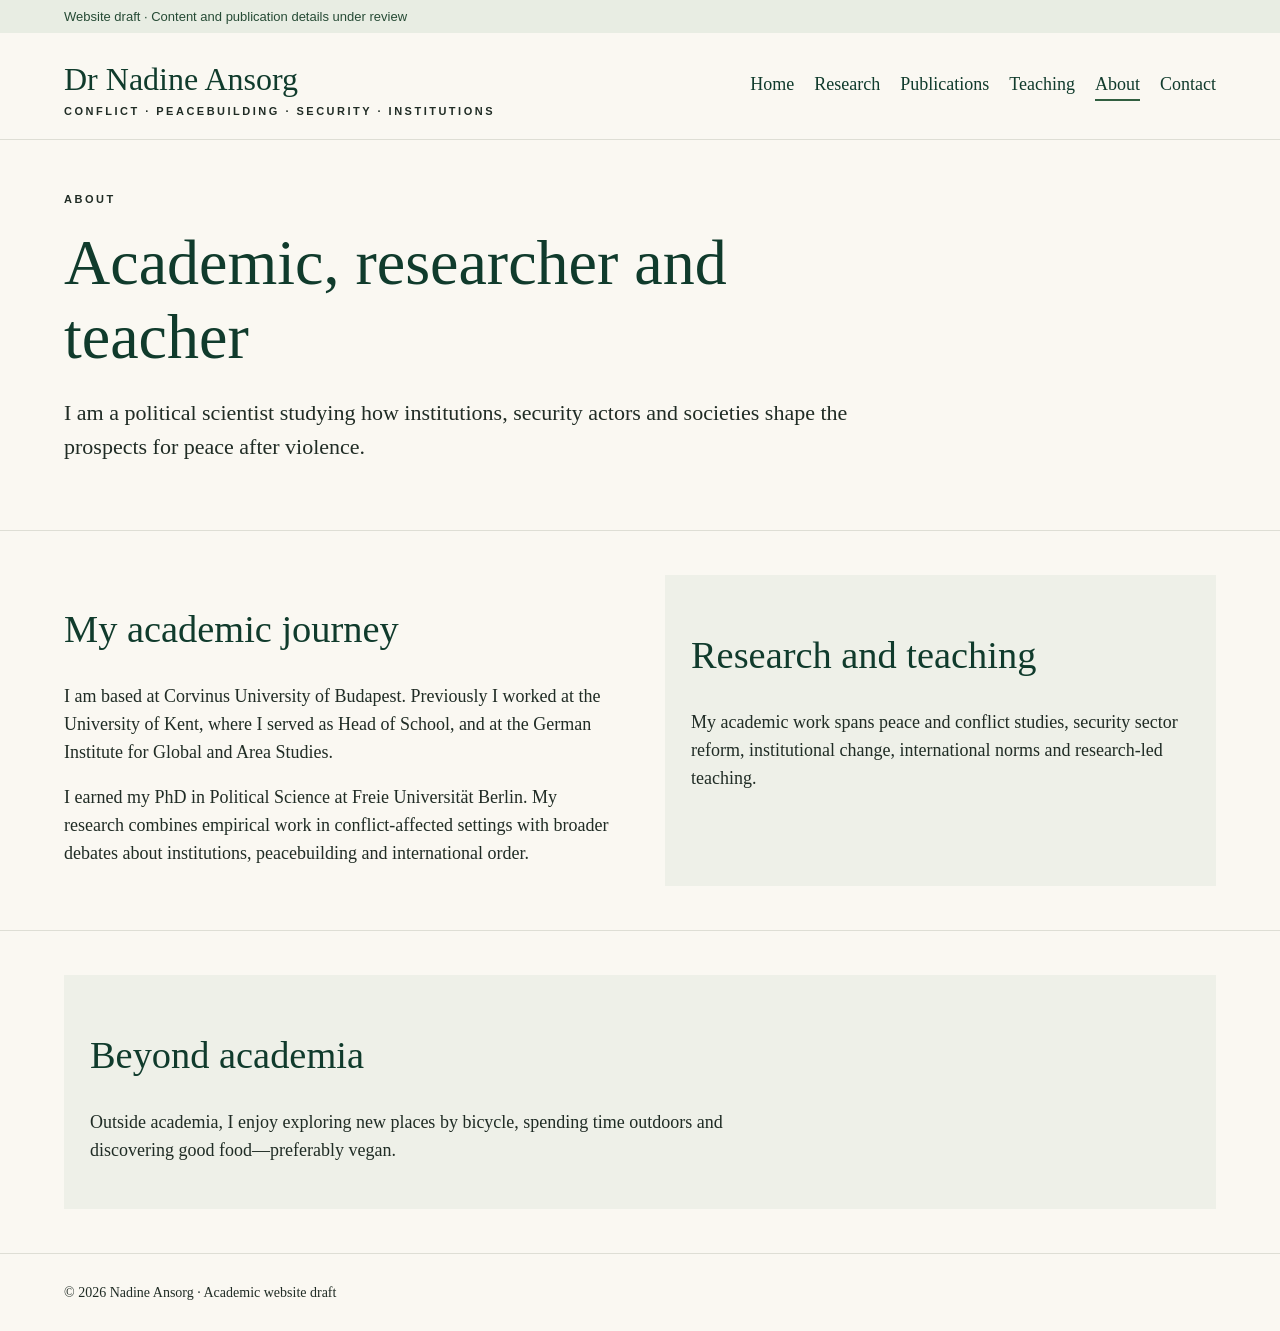
==== about.html @ f19e0817 "Add academic website draft: about.html" ====
<!doctype html><html lang="en"><head><meta charset="utf-8"><meta name="viewport" content="width=device-width,initial-scale=1"><meta name="description" content="Dr Nadine Ansorg: conflict, peacebuilding, security and institutions."><title>About | Dr Nadine Ansorg</title><link rel="stylesheet" href="style.css"></head><body data-page="About"><div class="draft">Website draft · Content and publication details under review</div><header></header><main><div class="intro"><span class="eyebrow">About</span><h1>Academic, researcher and teacher</h1><p class="lead">I am a political scientist studying how institutions, security actors and societies shape the prospects for peace after violence.</p></div><section class="divider split"><div><h2>My academic journey</h2><p>I am based at Corvinus University of Budapest. Previously I worked at the University of Kent, where I served as Head of School, and at the German Institute for Global and Area Studies.</p><p>I earned my PhD in Political Science at Freie Universität Berlin. My research combines empirical work in conflict-affected settings with broader debates about institutions, peacebuilding and international order.</p></div><div class="note"><h2>Research and teaching</h2><p>My academic work spans peace and conflict studies, security sector reform, institutional change, international norms and research-led teaching.</p></div></section><section class="divider"><div class="note"><h2>Beyond academia</h2><p>Outside academia, I enjoy exploring new places by bicycle, spending time outdoors and discovering good food—preferably vegan.</p></div></section></main><footer></footer><script src="site.js"></script></body></html>
---- style.css ----
:root{--g:#103b2c;--a:#315f40;--bg:#faf8f2;--line:#deded5}*{box-sizing:border-box}body{margin:0;background:var(--bg);color:#202c25;font:18px/1.55 Georgia,serif}a{color:var(--g)}header{display:flex;justify-content:space-between;gap:24px;align-items:center;padding:22px 5%;border-bottom:1px solid var(--line)}.brand{font-size:32px;text-decoration:none}.tag,.eyebrow{font:700 11px Arial,sans-serif;letter-spacing:2.5px;text-transform:uppercase}nav{display:flex;flex-wrap:wrap;gap:20px}nav a{text-decoration:none}nav .active{border-bottom:2px solid var(--a)}main{max-width:1450px;margin:auto}section,.intro{padding:44px 5%}.intro{max-width:950px}h1,h2,h3{color:var(--g);font-weight:400;line-height:1.15}h1{font-size:clamp(42px,5vw,75px);margin:15px 0}h2{font-size:clamp(30px,3vw,44px)}h3{font-size:25px}p{max-width:72ch}.lead{font-size:22px}.hero{display:grid;grid-template-columns:1fr 1fr;min-height:470px}.hero .copy{padding:55px 9%;align-self:center}.hero .photo{background:linear-gradient(135deg,#e2e7da,#aab9a0);display:grid;place-items:center;text-align:center;color:#244b38;padding:30px}.photo img{width:100%;height:100%;object-fit:cover}.button{display:inline-block;background:var(--a);color:white;padding:12px 20px;text-decoration:none;margin:10px 12px 0 0}.button.alt{background:transparent;border:1px solid var(--a);color:var(--g)}.grid{display:grid;grid-template-columns:repeat(4,1fr);gap:20px}.grid.two{grid-template-columns:repeat(2,1fr)}.tile{background:#fffdf8;border:1px solid var(--line);padding:25px;min-height:220px}.divider{border-top:1px solid var(--line)}.split{display:grid;grid-template-columns:1fr 1fr;gap:50px}.pub{padding:18px 0;border-bottom:1px solid var(--line)}.muted{color:#657066}.note{background:#eef0e8;padding:26px}.draft{background:#e8ede3;color:#264b35;padding:9px 5%;font:13px Arial,sans-serif}footer{border-top:1px solid var(--line);padding:28px 5%;font-size:14px}@media(max-width:900px){header{display:block}nav{margin-top:20px}.hero,.split{grid-template-columns:1fr}.hero .photo{min-height:320px}.grid{grid-template-columns:repeat(2,1fr)}}@media(max-width:580px){.grid,.grid.two{grid-template-columns:1fr}section,.intro{padding:28px 5%}}
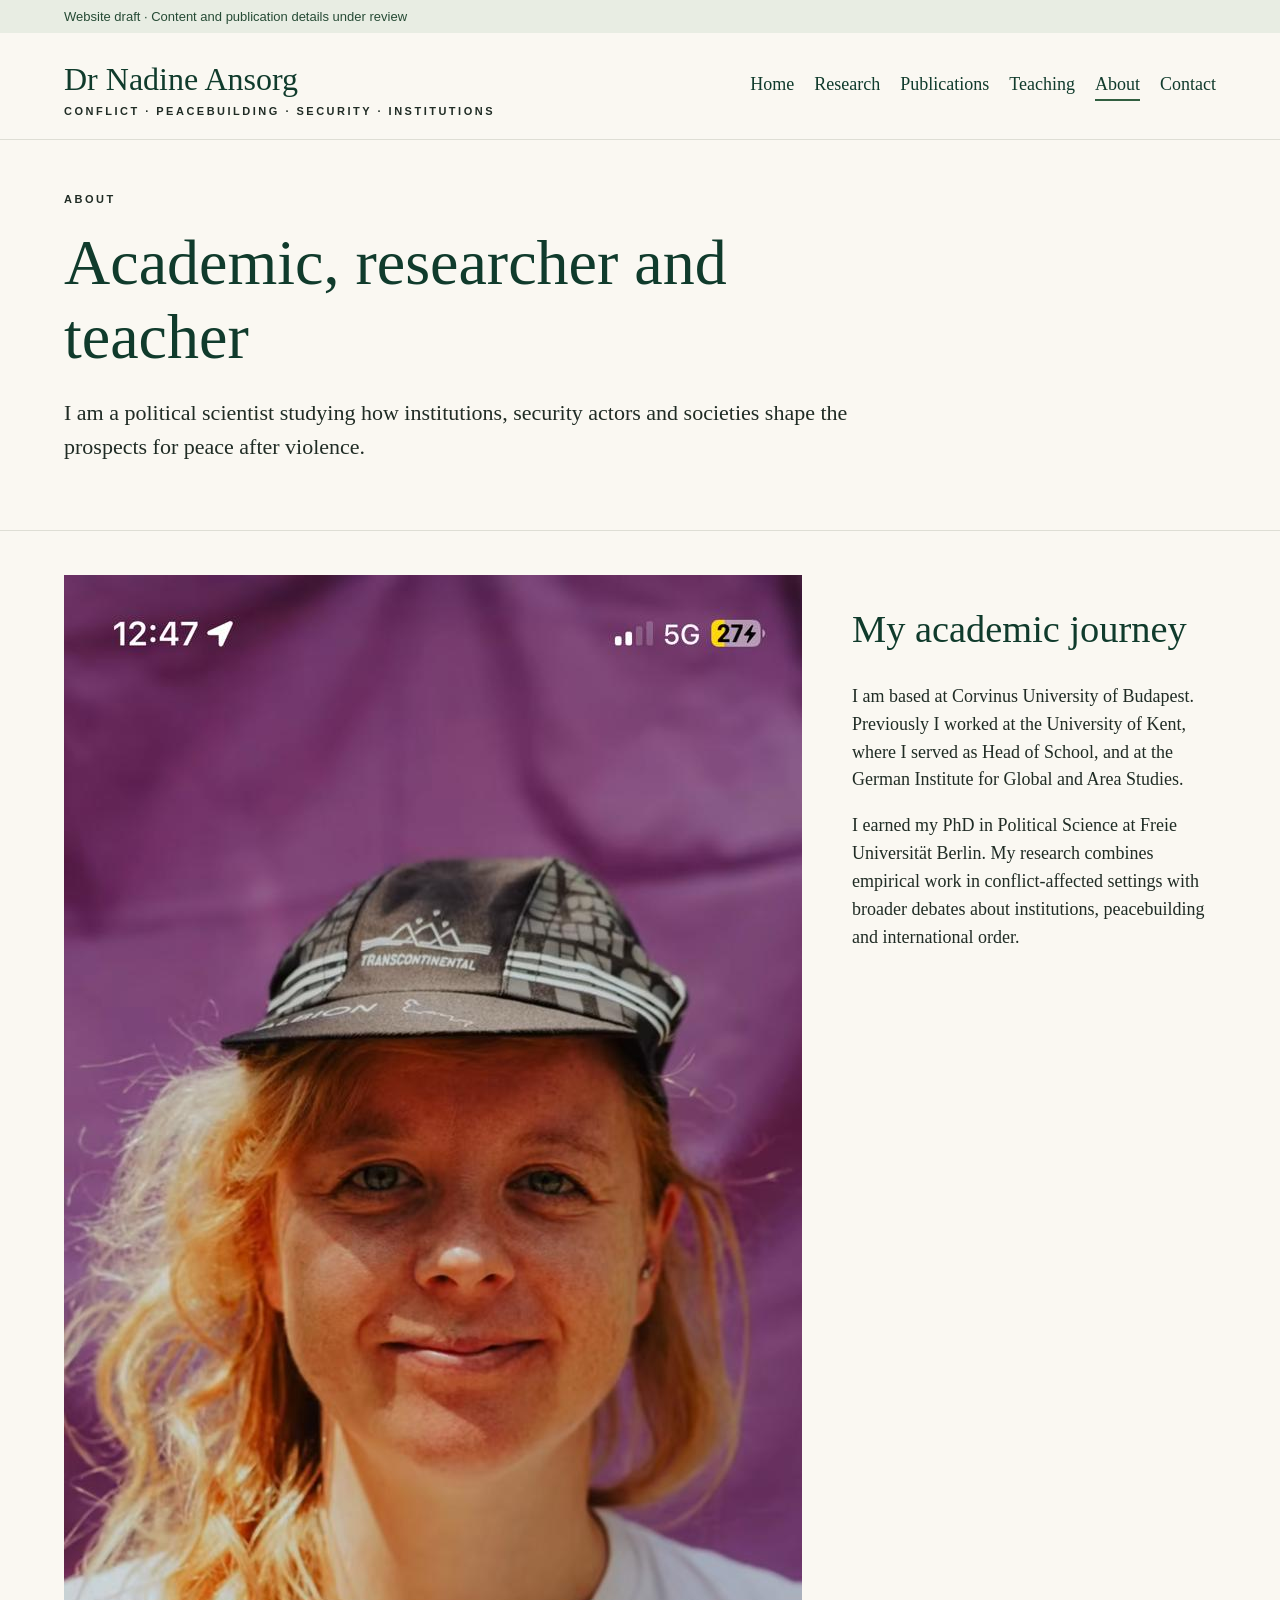
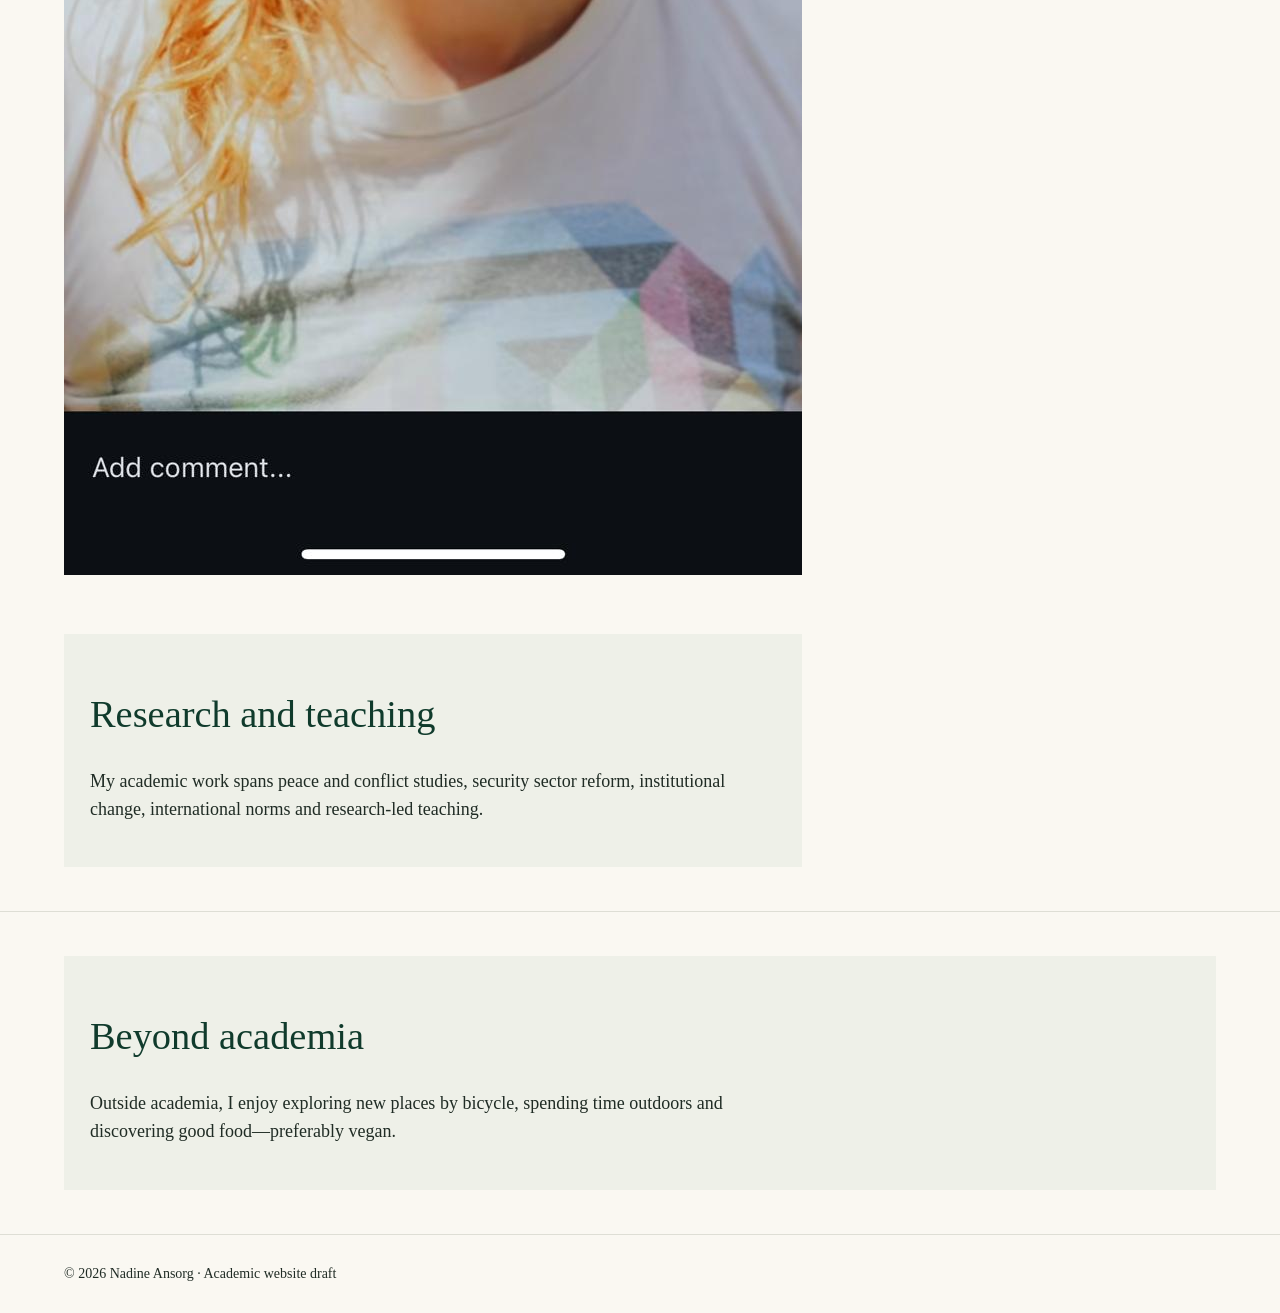
==== commit 3f839e39: "Add temporary About page photograph" ====
--- a/about.html
+++ b/about.html
@@ -1 +1 @@
-<!doctype html><html lang="en"><head><meta charset="utf-8"><meta name="viewport" content="width=device-width,initial-scale=1"><meta name="description" content="Dr Nadine Ansorg: conflict, peacebuilding, security and institutions."><title>About | Dr Nadine Ansorg</title><link rel="stylesheet" href="style.css"></head><body data-page="About"><div class="draft">Website draft · Content and publication details under review</div><header></header><main><div class="intro"><span class="eyebrow">About</span><h1>Academic, researcher and teacher</h1><p class="lead">I am a political scientist studying how institutions, security actors and societies shape the prospects for peace after violence.</p></div><section class="divider split"><div><h2>My academic journey</h2><p>I am based at Corvinus University of Budapest. Previously I worked at the University of Kent, where I served as Head of School, and at the German Institute for Global and Area Studies.</p><p>I earned my PhD in Political Science at Freie Universität Berlin. My research combines empirical work in conflict-affected settings with broader debates about institutions, peacebuilding and international order.</p></div><div class="note"><h2>Research and teaching</h2><p>My academic work spans peace and conflict studies, security sector reform, institutional change, international norms and research-led teaching.</p></div></section><section class="divider"><div class="note"><h2>Beyond academia</h2><p>Outside academia, I enjoy exploring new places by bicycle, spending time outdoors and discovering good food—preferably vegan.</p></div></section></main><footer></footer><script src="site.js"></script></body></html>+<!doctype html><html lang="en"><head><meta charset="utf-8"><meta name="viewport" content="width=device-width,initial-scale=1"><meta name="description" content="Dr Nadine Ansorg: conflict, peacebuilding, security and institutions."><title>About | Dr Nadine Ansorg</title><link rel="stylesheet" href="style.css"></head><body data-page="About"><div class="draft">Website draft · Content and publication details under review</div><header></header><main><div class="intro"><span class="eyebrow">About</span><h1>Academic, researcher and teacher</h1><p class="lead">I am a political scientist studying how institutions, security actors and societies shape the prospects for peace after violence.</p></div><section class="divider split"><div class="about-portrait"><img src="WhatsApp%20Image%202026-11-01%20at%2010.51.14.jpeg" alt="Nadine Ansorg" loading="lazy"></div><div><h2>My academic journey</h2><p>I am based at Corvinus University of Budapest. Previously I worked at the University of Kent, where I served as Head of School, and at the German Institute for Global and Area Studies.</p><p>I earned my PhD in Political Science at Freie Universität Berlin. My research combines empirical work in conflict-affected settings with broader debates about institutions, peacebuilding and international order.</p></div><div class="note"><h2>Research and teaching</h2><p>My academic work spans peace and conflict studies, security sector reform, institutional change, international norms and research-led teaching.</p></div></section><section class="divider"><div class="note"><h2>Beyond academia</h2><p>Outside academia, I enjoy exploring new places by bicycle, spending time outdoors and discovering good food—preferably vegan.</p></div></section></main><footer></footer><script src="site.js"></script></body></html>
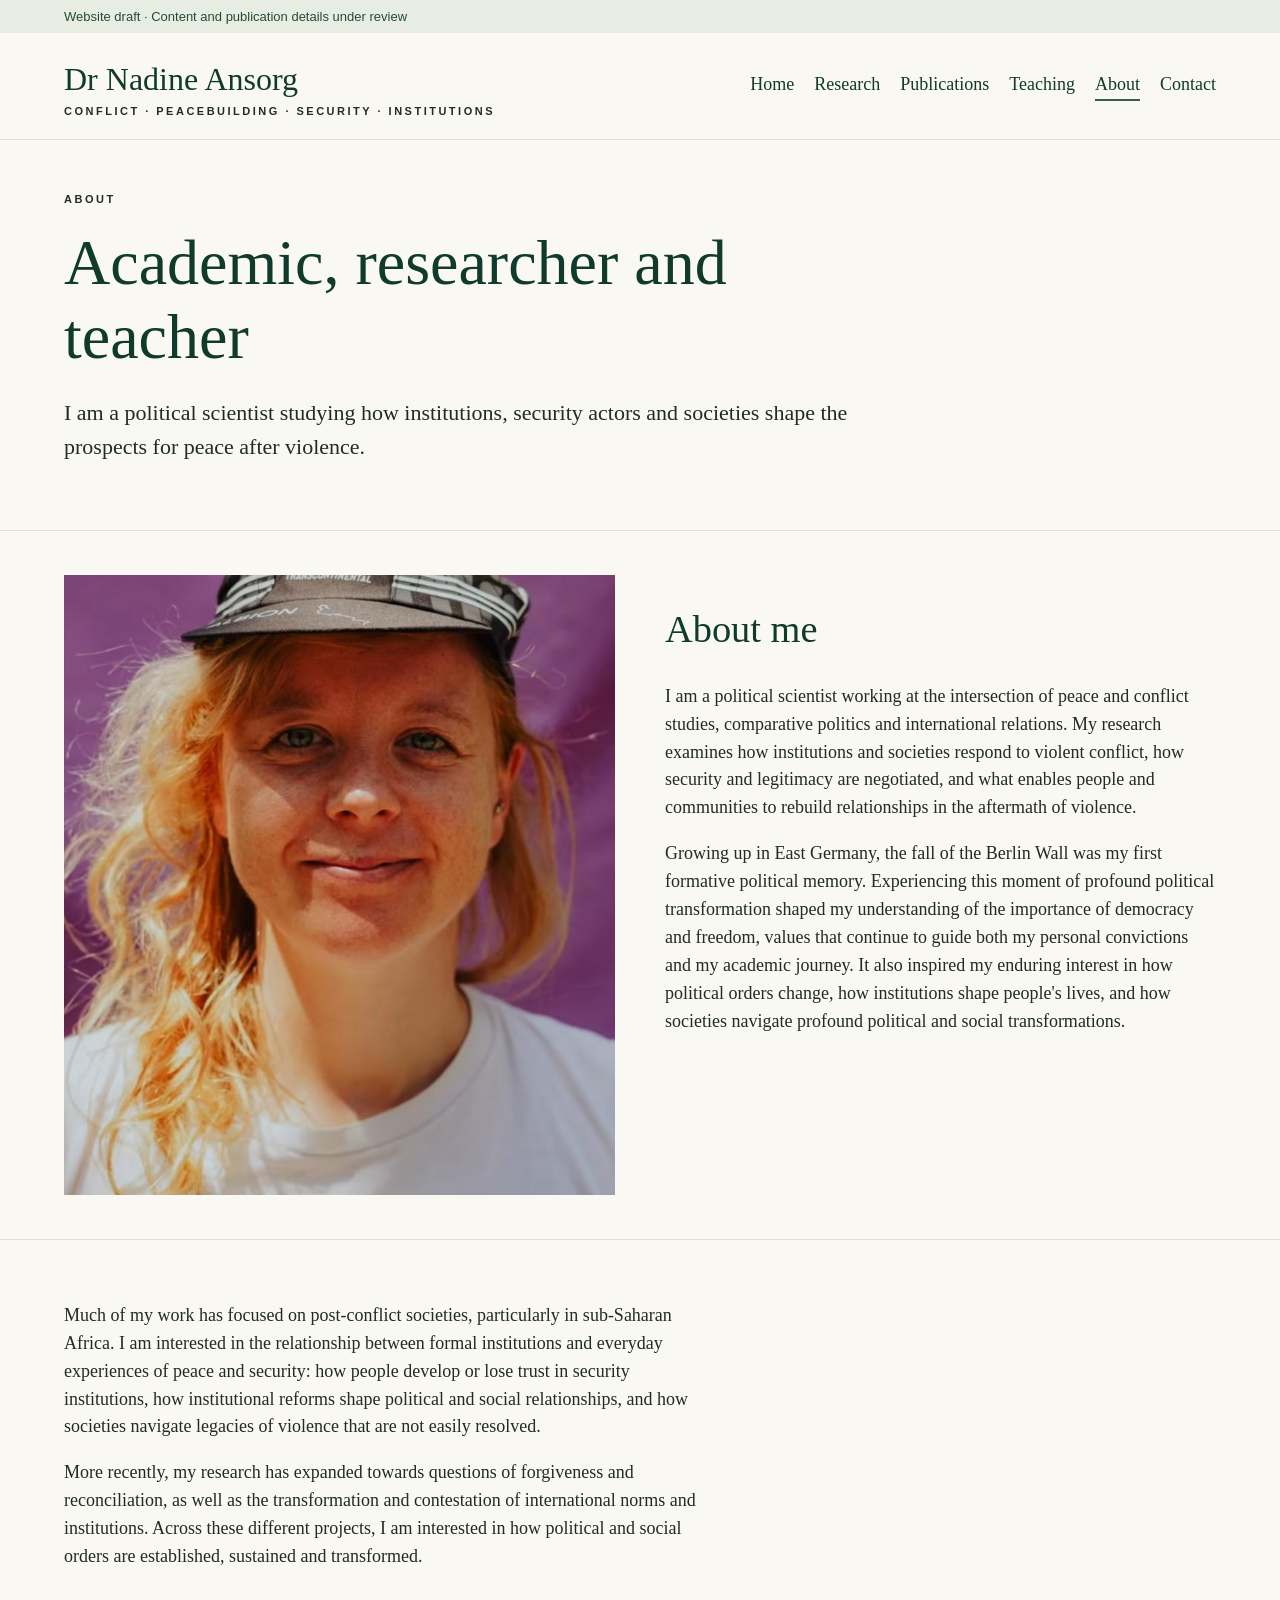
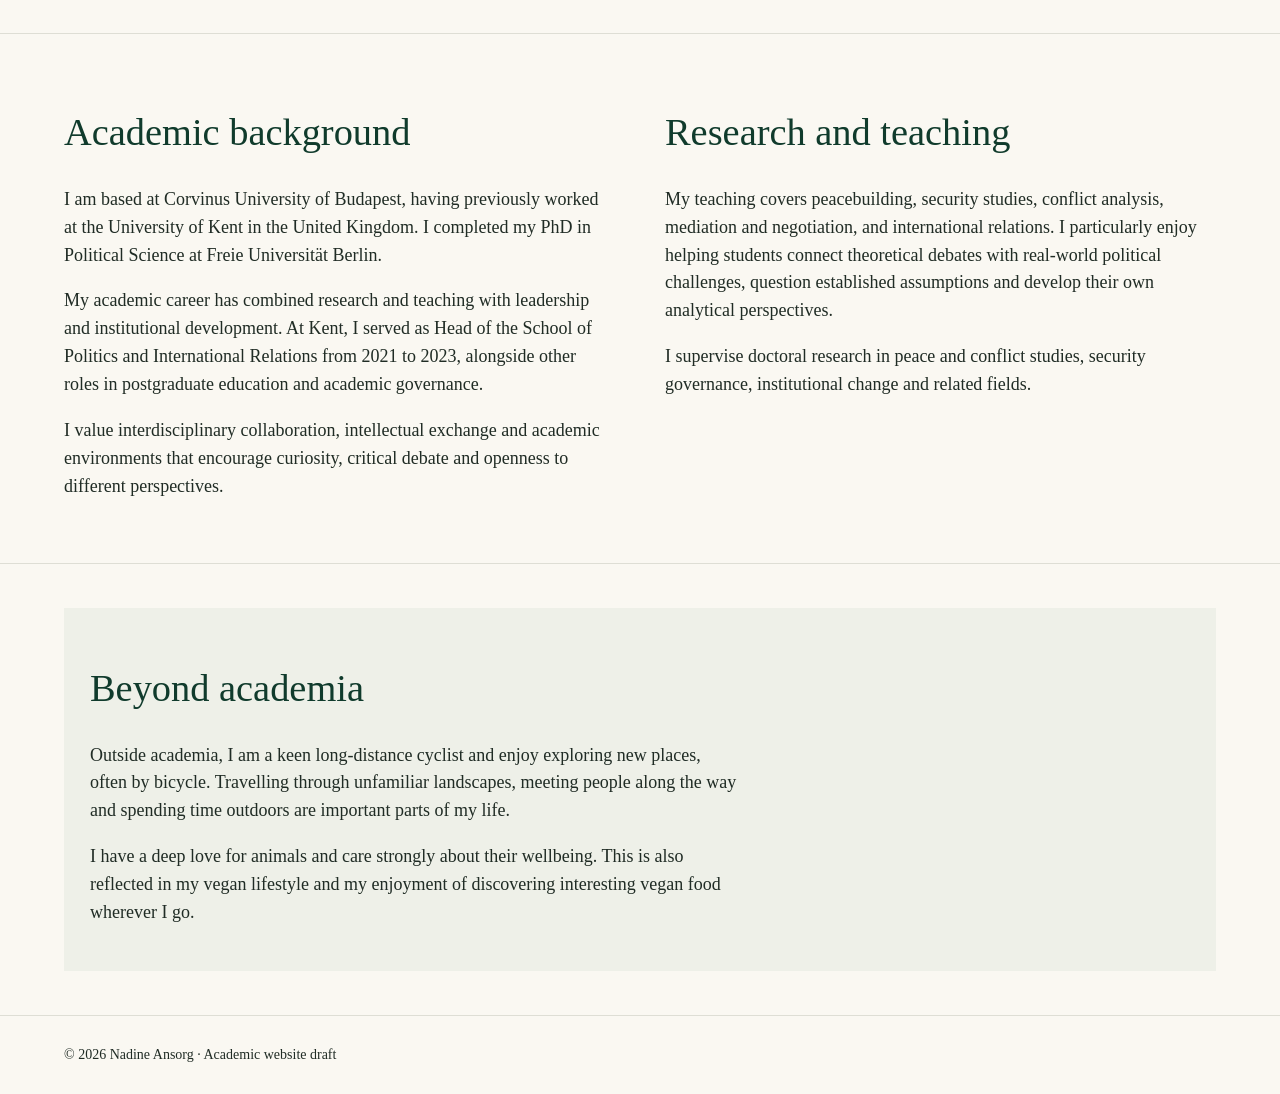
==== commit b48fa243: "Revise About page with personal history, democratic values and love of animals" ====
--- a/about.html
+++ b/about.html
@@ -1 +1 @@
-<!doctype html><html lang="en"><head><meta charset="utf-8"><meta name="viewport" content="width=device-width,initial-scale=1"><meta name="description" content="Dr Nadine Ansorg: conflict, peacebuilding, security and institutions."><title>About | Dr Nadine Ansorg</title><link rel="stylesheet" href="style.css"></head><body data-page="About"><div class="draft">Website draft · Content and publication details under review</div><header></header><main><div class="intro"><span class="eyebrow">About</span><h1>Academic, researcher and teacher</h1><p class="lead">I am a political scientist studying how institutions, security actors and societies shape the prospects for peace after violence.</p></div><section class="divider split"><div class="about-portrait"><img src="WhatsApp%20Image%202026-11-01%20at%2010.51.14.jpeg" alt="Nadine Ansorg" loading="lazy"></div><div><h2>My academic journey</h2><p>I am based at Corvinus University of Budapest. Previously I worked at the University of Kent, where I served as Head of School, and at the German Institute for Global and Area Studies.</p><p>I earned my PhD in Political Science at Freie Universität Berlin. My research combines empirical work in conflict-affected settings with broader debates about institutions, peacebuilding and international order.</p></div><div class="note"><h2>Research and teaching</h2><p>My academic work spans peace and conflict studies, security sector reform, institutional change, international norms and research-led teaching.</p></div></section><section class="divider"><div class="note"><h2>Beyond academia</h2><p>Outside academia, I enjoy exploring new places by bicycle, spending time outdoors and discovering good food—preferably vegan.</p></div></section></main><footer></footer><script src="site.js"></script></body></html>+<!doctype html><html lang="en"><head><meta charset="utf-8"><meta name="viewport" content="width=device-width,initial-scale=1"><meta name="description" content="Dr Nadine Ansorg: conflict, peacebuilding, security and institutions."><title>About | Dr Nadine Ansorg</title><link rel="stylesheet" href="style.css"></head><body data-page="About"><div class="draft">Website draft · Content and publication details under review</div><header></header><main><div class="intro"><span class="eyebrow">About</span><h1>Academic, researcher and teacher</h1><p class="lead">I am a political scientist studying how institutions, security actors and societies shape the prospects for peace after violence.</p></div><section class="divider split"><div class="about-portrait"><img src="WhatsApp%20Image%202026-11-01%20at%2010.51.14.jpeg" alt="Nadine Ansorg" loading="lazy"></div><div><h2>About me</h2><p>I am a political scientist working at the intersection of peace and conflict studies, comparative politics and international relations. My research examines how institutions and societies respond to violent conflict, how security and legitimacy are negotiated, and what enables people and communities to rebuild relationships in the aftermath of violence.</p><p>Growing up in East Germany, the fall of the Berlin Wall was my first formative political memory. Experiencing this moment of profound political transformation shaped my understanding of the importance of democracy and freedom, values that continue to guide both my personal convictions and my academic journey. It also inspired my enduring interest in how political orders change, how institutions shape people's lives, and how societies navigate profound political and social transformations.</p></div></section><section class="divider"><p>Much of my work has focused on post-conflict societies, particularly in sub-Saharan Africa. I am interested in the relationship between formal institutions and everyday experiences of peace and security: how people develop or lose trust in security institutions, how institutional reforms shape political and social relationships, and how societies navigate legacies of violence that are not easily resolved.</p><p>More recently, my research has expanded towards questions of forgiveness and reconciliation, as well as the transformation and contestation of international norms and institutions. Across these different projects, I am interested in how political and social orders are established, sustained and transformed.</p></section><section class="divider split"><div><h2>Academic background</h2><p>I am based at Corvinus University of Budapest, having previously worked at the University of Kent in the United Kingdom. I completed my PhD in Political Science at Freie Universität Berlin.</p><p>My academic career has combined research and teaching with leadership and institutional development. At Kent, I served as Head of the School of Politics and International Relations from 2021 to 2023, alongside other roles in postgraduate education and academic governance.</p><p>I value interdisciplinary collaboration, intellectual exchange and academic environments that encourage curiosity, critical debate and openness to different perspectives.</p></div><div><h2>Research and teaching</h2><p>My teaching covers peacebuilding, security studies, conflict analysis, mediation and negotiation, and international relations. I particularly enjoy helping students connect theoretical debates with real-world political challenges, question established assumptions and develop their own analytical perspectives.</p><p>I supervise doctoral research in peace and conflict studies, security governance, institutional change and related fields.</p></div></section><section class="divider"><div class="note"><h2>Beyond academia</h2><p>Outside academia, I am a keen long-distance cyclist and enjoy exploring new places, often by bicycle. Travelling through unfamiliar landscapes, meeting people along the way and spending time outdoors are important parts of my life.</p><p>I have a deep love for animals and care strongly about their wellbeing. This is also reflected in my vegan lifestyle and my enjoyment of discovering interesting vegan food wherever I go.</p></div></section></main><footer></footer><script src="site.js"></script></body></html>
--- a/style.css
+++ b/style.css
@@ -1 +1,2 @@
-:root{--g:#103b2c;--a:#315f40;--bg:#faf8f2;--line:#deded5}*{box-sizing:border-box}body{margin:0;background:var(--bg);color:#202c25;font:18px/1.55 Georgia,serif}a{color:var(--g)}header{display:flex;justify-content:space-between;gap:24px;align-items:center;padding:22px 5%;border-bottom:1px solid var(--line)}.brand{font-size:32px;text-decoration:none}.tag,.eyebrow{font:700 11px Arial,sans-serif;letter-spacing:2.5px;text-transform:uppercase}nav{display:flex;flex-wrap:wrap;gap:20px}nav a{text-decoration:none}nav .active{border-bottom:2px solid var(--a)}main{max-width:1450px;margin:auto}section,.intro{padding:44px 5%}.intro{max-width:950px}h1,h2,h3{color:var(--g);font-weight:400;line-height:1.15}h1{font-size:clamp(42px,5vw,75px);margin:15px 0}h2{font-size:clamp(30px,3vw,44px)}h3{font-size:25px}p{max-width:72ch}.lead{font-size:22px}.hero{display:grid;grid-template-columns:1fr 1fr;min-height:470px}.hero .copy{padding:55px 9%;align-self:center}.hero .photo{background:linear-gradient(135deg,#e2e7da,#aab9a0);display:grid;place-items:center;text-align:center;color:#244b38;padding:30px}.photo img{width:100%;height:100%;object-fit:cover}.button{display:inline-block;background:var(--a);color:white;padding:12px 20px;text-decoration:none;margin:10px 12px 0 0}.button.alt{background:transparent;border:1px solid var(--a);color:var(--g)}.grid{display:grid;grid-template-columns:repeat(4,1fr);gap:20px}.grid.two{grid-template-columns:repeat(2,1fr)}.tile{background:#fffdf8;border:1px solid var(--line);padding:25px;min-height:220px}.divider{border-top:1px solid var(--line)}.split{display:grid;grid-template-columns:1fr 1fr;gap:50px}.pub{padding:18px 0;border-bottom:1px solid var(--line)}.muted{color:#657066}.note{background:#eef0e8;padding:26px}.draft{background:#e8ede3;color:#264b35;padding:9px 5%;font:13px Arial,sans-serif}footer{border-top:1px solid var(--line);padding:28px 5%;font-size:14px}@media(max-width:900px){header{display:block}nav{margin-top:20px}.hero,.split{grid-template-columns:1fr}.hero .photo{min-height:320px}.grid{grid-template-columns:repeat(2,1fr)}}@media(max-width:580px){.grid,.grid.two{grid-template-columns:1fr}section,.intro{padding:28px 5%}}+:root{--g:#103b2c;--a:#315f40;--bg:#faf8f2;--line:#deded5}*{box-sizing:border-box}body{margin:0;background:var(--bg);color:#202c25;font:18px/1.55 Georgia,serif}a{color:var(--g)}header{display:flex;justify-content:space-between;gap:24px;align-items:center;padding:22px 5%;border-bottom:1px solid var(--line)}.brand{font-size:32px;text-decoration:none}.tag,.eyebrow{font:700 11px Arial,sans-serif;letter-spacing:2.5px;text-transform:uppercase}nav{display:flex;flex-wrap:wrap;gap:20px}nav a{text-decoration:none}nav .active{border-bottom:2px solid var(--a)}main{max-width:1450px;margin:auto}section,.intro{padding:44px 5%}.intro{max-width:950px}h1,h2,h3{color:var(--g);font-weight:400;line-height:1.15}h1{font-size:clamp(42px,5vw,75px);margin:15px 0}h2{font-size:clamp(30px,3vw,44px)}h3{font-size:25px}p{max-width:72ch}.lead{font-size:22px}.hero{display:grid;grid-template-columns:1fr 1fr;min-height:470px}.hero .copy{padding:55px 9%;align-self:center}.hero .photo{background:linear-gradient(135deg,#e2e7da,#aab9a0);display:grid;place-items:center;text-align:center;color:#244b38;padding:30px}.photo img{width:100%;height:100%;object-fit:cover}.button{display:inline-block;background:var(--a);color:white;padding:12px 20px;text-decoration:none;margin:10px 12px 0 0}.button.alt{background:transparent;border:1px solid var(--a);color:var(--g)}.grid{display:grid;grid-template-columns:repeat(4,1fr);gap:20px}.grid.two{grid-template-columns:repeat(2,1fr)}.tile{background:#fffdf8;border:1px solid var(--line);padding:25px;min-height:220px}.divider{border-top:1px solid var(--line)}.split{display:grid;grid-template-columns:1fr 1fr;gap:50px}.pub{padding:18px 0;border-bottom:1px solid var(--line)}.muted{color:#657066}.note{background:#eef0e8;padding:26px}.draft{background:#e8ede3;color:#264b35;padding:9px 5%;font:13px Arial,sans-serif}footer{border-top:1px solid var(--line);padding:28px 5%;font-size:14px}@media(max-width:900px){header{display:block}nav{margin-top:20px}.hero,.split{grid-template-columns:1fr}.hero .photo{min-height:320px}.grid{grid-template-columns:repeat(2,1fr)}}@media(max-width:580px){.grid,.grid.two{grid-template-columns:1fr}section,.intro{padding:28px 5%}}
+.about-portrait{min-height:380px;max-height:620px;overflow:hidden;background:#e2e7da}.about-portrait img{width:100%;height:100%;max-height:620px;object-fit:cover;display:block}
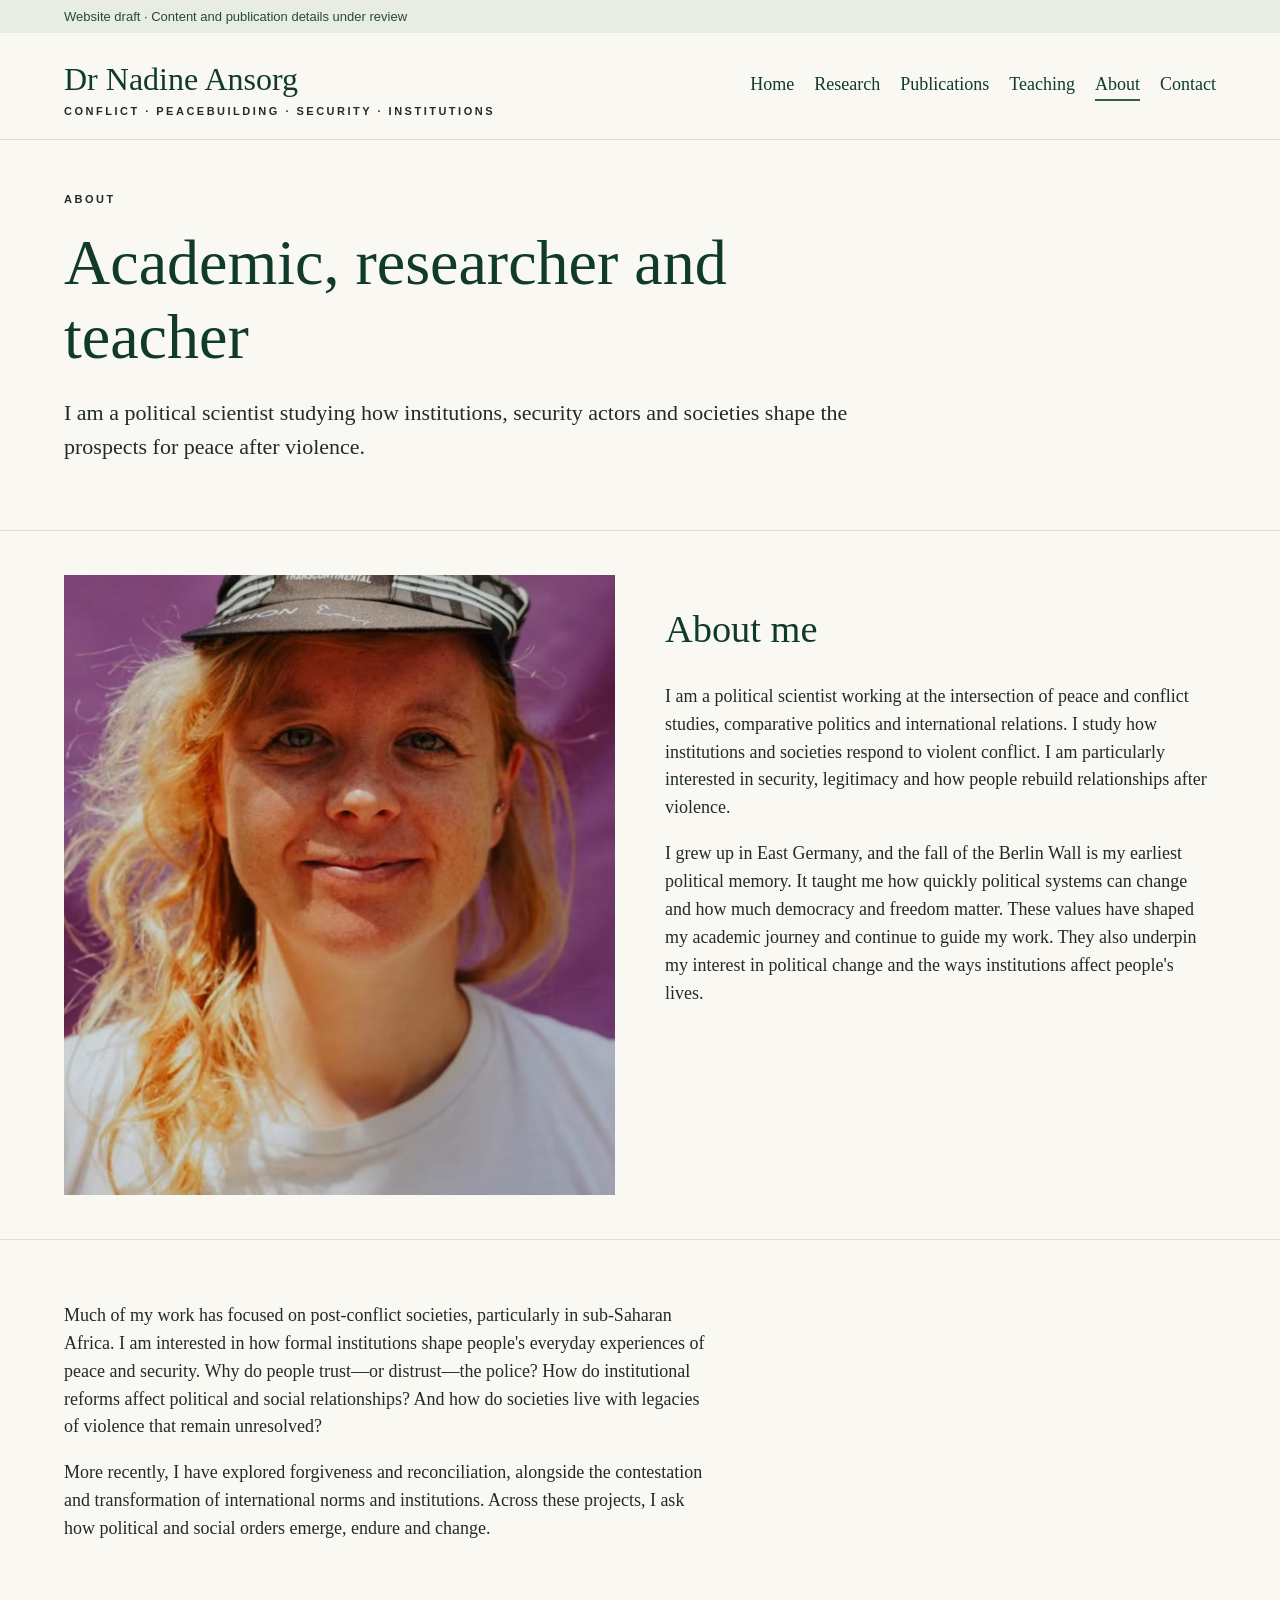
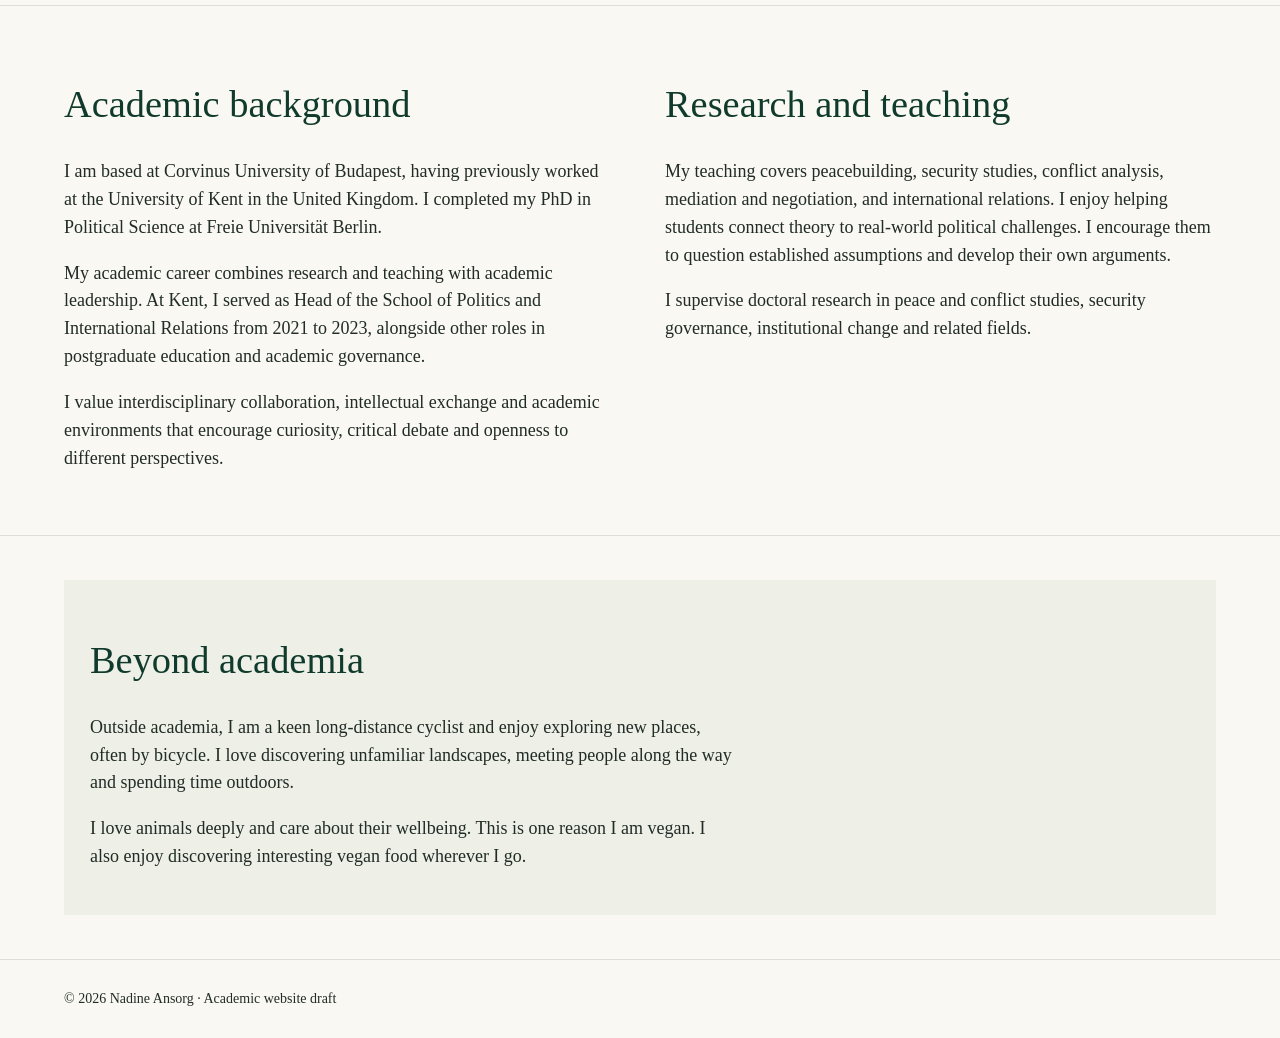
==== commit a2ba3a9a: "Simplify About page prose and shorten sentences" ====
--- a/about.html
+++ b/about.html
@@ -1 +1 @@
-<!doctype html><html lang="en"><head><meta charset="utf-8"><meta name="viewport" content="width=device-width,initial-scale=1"><meta name="description" content="Dr Nadine Ansorg: conflict, peacebuilding, security and institutions."><title>About | Dr Nadine Ansorg</title><link rel="stylesheet" href="style.css"></head><body data-page="About"><div class="draft">Website draft · Content and publication details under review</div><header></header><main><div class="intro"><span class="eyebrow">About</span><h1>Academic, researcher and teacher</h1><p class="lead">I am a political scientist studying how institutions, security actors and societies shape the prospects for peace after violence.</p></div><section class="divider split"><div class="about-portrait"><img src="WhatsApp%20Image%202026-11-01%20at%2010.51.14.jpeg" alt="Nadine Ansorg" loading="lazy"></div><div><h2>About me</h2><p>I am a political scientist working at the intersection of peace and conflict studies, comparative politics and international relations. My research examines how institutions and societies respond to violent conflict, how security and legitimacy are negotiated, and what enables people and communities to rebuild relationships in the aftermath of violence.</p><p>Growing up in East Germany, the fall of the Berlin Wall was my first formative political memory. Experiencing this moment of profound political transformation shaped my understanding of the importance of democracy and freedom, values that continue to guide both my personal convictions and my academic journey. It also inspired my enduring interest in how political orders change, how institutions shape people's lives, and how societies navigate profound political and social transformations.</p></div></section><section class="divider"><p>Much of my work has focused on post-conflict societies, particularly in sub-Saharan Africa. I am interested in the relationship between formal institutions and everyday experiences of peace and security: how people develop or lose trust in security institutions, how institutional reforms shape political and social relationships, and how societies navigate legacies of violence that are not easily resolved.</p><p>More recently, my research has expanded towards questions of forgiveness and reconciliation, as well as the transformation and contestation of international norms and institutions. Across these different projects, I am interested in how political and social orders are established, sustained and transformed.</p></section><section class="divider split"><div><h2>Academic background</h2><p>I am based at Corvinus University of Budapest, having previously worked at the University of Kent in the United Kingdom. I completed my PhD in Political Science at Freie Universität Berlin.</p><p>My academic career has combined research and teaching with leadership and institutional development. At Kent, I served as Head of the School of Politics and International Relations from 2021 to 2023, alongside other roles in postgraduate education and academic governance.</p><p>I value interdisciplinary collaboration, intellectual exchange and academic environments that encourage curiosity, critical debate and openness to different perspectives.</p></div><div><h2>Research and teaching</h2><p>My teaching covers peacebuilding, security studies, conflict analysis, mediation and negotiation, and international relations. I particularly enjoy helping students connect theoretical debates with real-world political challenges, question established assumptions and develop their own analytical perspectives.</p><p>I supervise doctoral research in peace and conflict studies, security governance, institutional change and related fields.</p></div></section><section class="divider"><div class="note"><h2>Beyond academia</h2><p>Outside academia, I am a keen long-distance cyclist and enjoy exploring new places, often by bicycle. Travelling through unfamiliar landscapes, meeting people along the way and spending time outdoors are important parts of my life.</p><p>I have a deep love for animals and care strongly about their wellbeing. This is also reflected in my vegan lifestyle and my enjoyment of discovering interesting vegan food wherever I go.</p></div></section></main><footer></footer><script src="site.js"></script></body></html>+<!doctype html><html lang="en"><head><meta charset="utf-8"><meta name="viewport" content="width=device-width,initial-scale=1"><meta name="description" content="Dr Nadine Ansorg: conflict, peacebuilding, security and institutions."><title>About | Dr Nadine Ansorg</title><link rel="stylesheet" href="style.css"></head><body data-page="About"><div class="draft">Website draft · Content and publication details under review</div><header></header><main><div class="intro"><span class="eyebrow">About</span><h1>Academic, researcher and teacher</h1><p class="lead">I am a political scientist studying how institutions, security actors and societies shape the prospects for peace after violence.</p></div><section class="divider split"><div class="about-portrait"><img src="WhatsApp%20Image%202026-11-01%20at%2010.51.14.jpeg" alt="Nadine Ansorg" loading="lazy"></div><div><h2>About me</h2><p>I am a political scientist working at the intersection of peace and conflict studies, comparative politics and international relations. I study how institutions and societies respond to violent conflict. I am particularly interested in security, legitimacy and how people rebuild relationships after violence.</p><p>I grew up in East Germany, and the fall of the Berlin Wall is my earliest political memory. It taught me how quickly political systems can change and how much democracy and freedom matter. These values have shaped my academic journey and continue to guide my work. They also underpin my interest in political change and the ways institutions affect people's lives.</p></div></section><section class="divider"><p>Much of my work has focused on post-conflict societies, particularly in sub-Saharan Africa. I am interested in how formal institutions shape people's everyday experiences of peace and security. Why do people trust—or distrust—the police? How do institutional reforms affect political and social relationships? And how do societies live with legacies of violence that remain unresolved?</p><p>More recently, I have explored forgiveness and reconciliation, alongside the contestation and transformation of international norms and institutions. Across these projects, I ask how political and social orders emerge, endure and change.</p></section><section class="divider split"><div><h2>Academic background</h2><p>I am based at Corvinus University of Budapest, having previously worked at the University of Kent in the United Kingdom. I completed my PhD in Political Science at Freie Universität Berlin.</p><p>My academic career combines research and teaching with academic leadership. At Kent, I served as Head of the School of Politics and International Relations from 2021 to 2023, alongside other roles in postgraduate education and academic governance.</p><p>I value interdisciplinary collaboration, intellectual exchange and academic environments that encourage curiosity, critical debate and openness to different perspectives.</p></div><div><h2>Research and teaching</h2><p>My teaching covers peacebuilding, security studies, conflict analysis, mediation and negotiation, and international relations. I enjoy helping students connect theory to real-world political challenges. I encourage them to question established assumptions and develop their own arguments.</p><p>I supervise doctoral research in peace and conflict studies, security governance, institutional change and related fields.</p></div></section><section class="divider"><div class="note"><h2>Beyond academia</h2><p>Outside academia, I am a keen long-distance cyclist and enjoy exploring new places, often by bicycle. I love discovering unfamiliar landscapes, meeting people along the way and spending time outdoors.</p><p>I love animals deeply and care about their wellbeing. This is one reason I am vegan. I also enjoy discovering interesting vegan food wherever I go.</p></div></section></main><footer></footer><script src="site.js"></script></body></html>
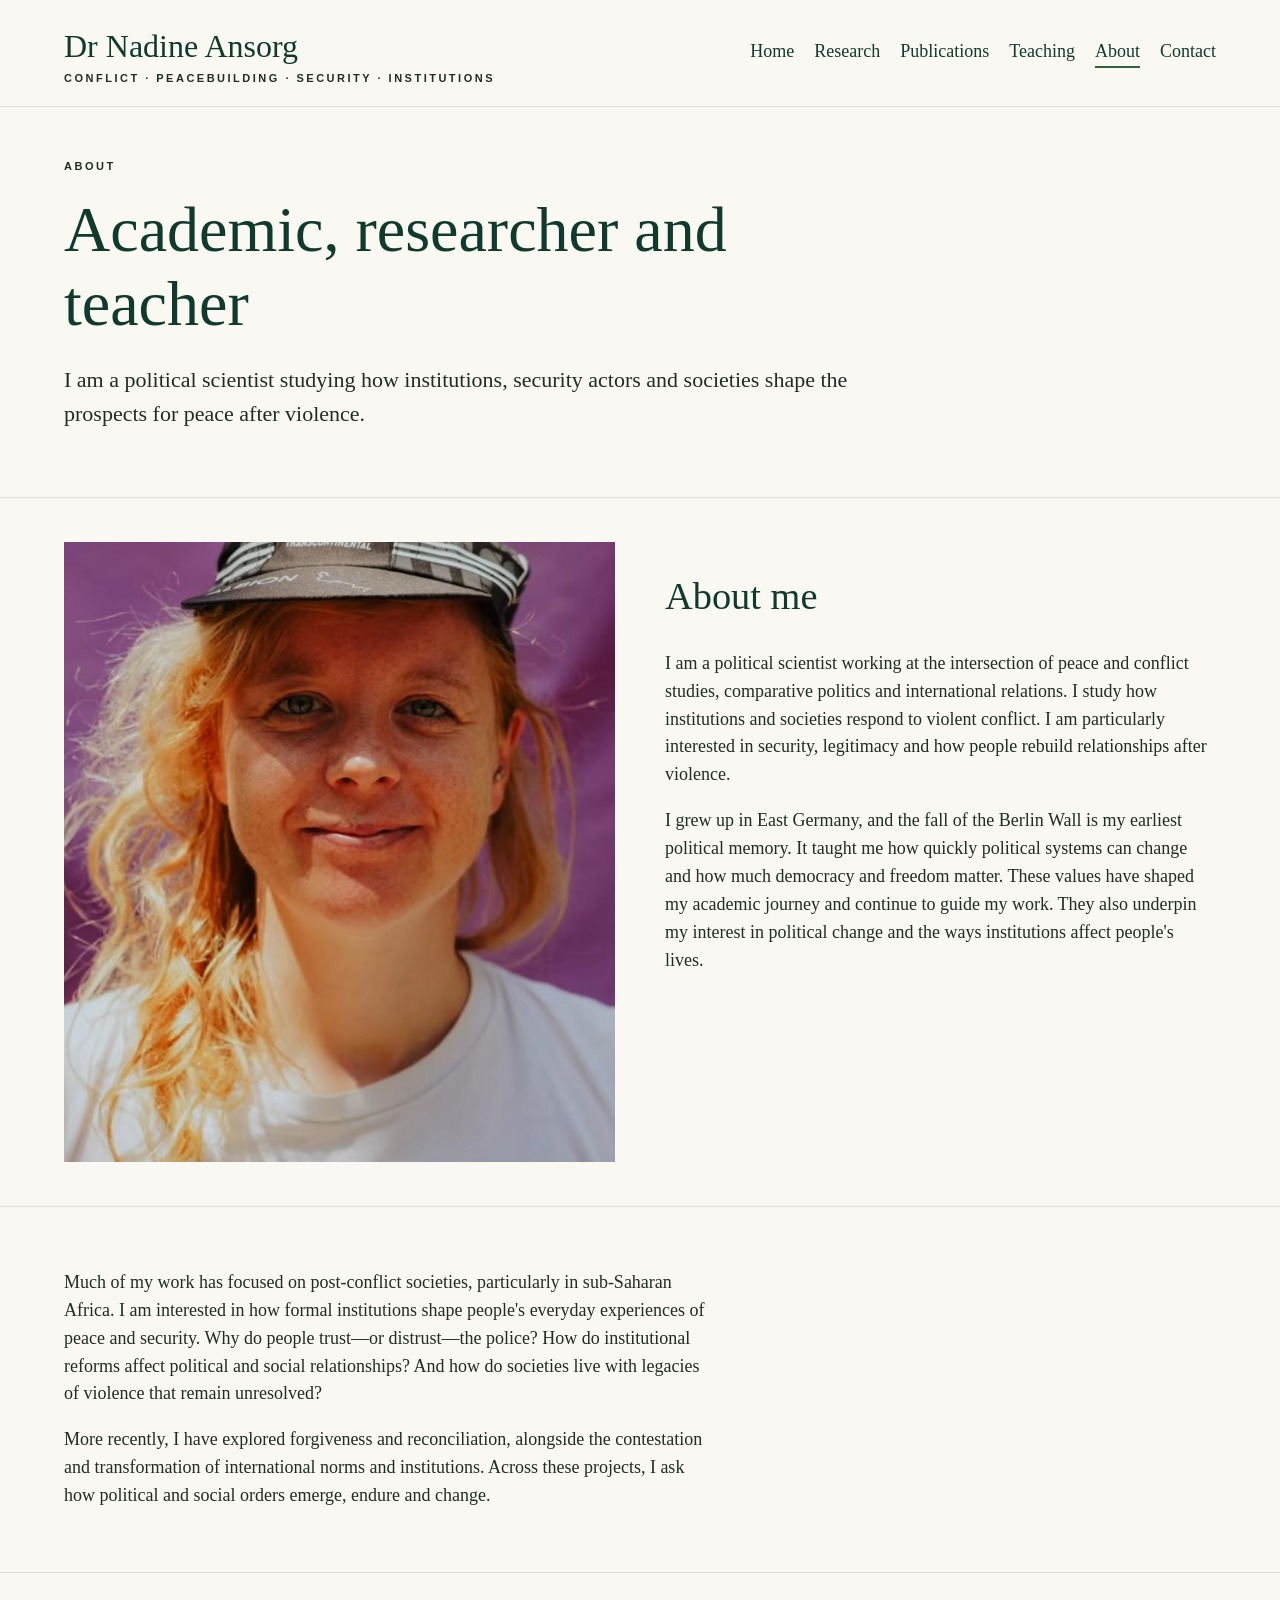
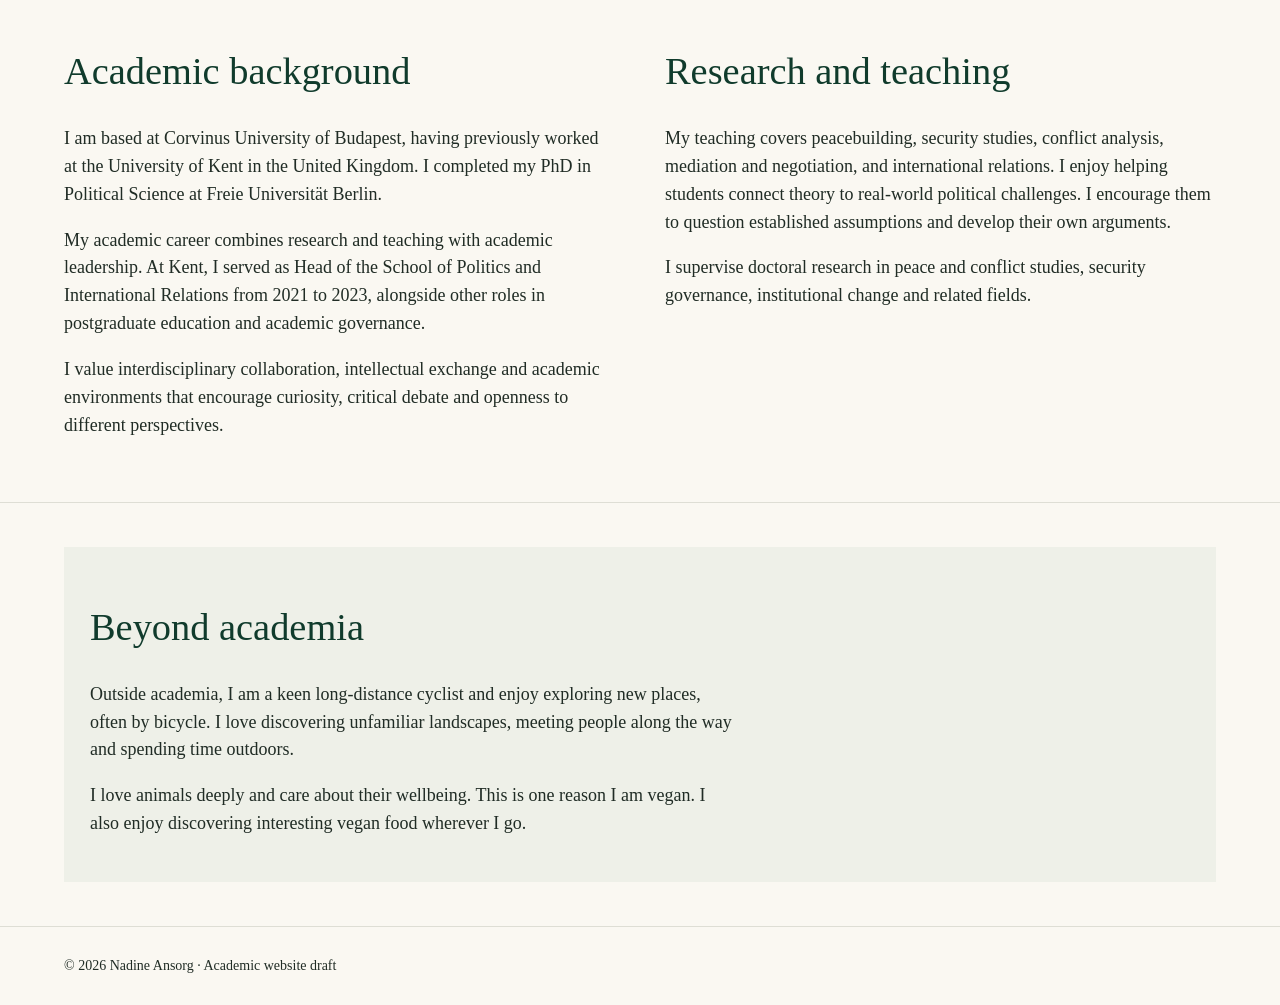
==== commit dd7c3fd3: "Remove draft labels for website launch" ====
--- a/about.html
+++ b/about.html
@@ -1 +1 @@
-<!doctype html><html lang="en"><head><meta charset="utf-8"><meta name="viewport" content="width=device-width,initial-scale=1"><meta name="description" content="Dr Nadine Ansorg: conflict, peacebuilding, security and institutions."><title>About | Dr Nadine Ansorg</title><link rel="stylesheet" href="style.css"></head><body data-page="About"><div class="draft">Website draft · Content and publication details under review</div><header></header><main><div class="intro"><span class="eyebrow">About</span><h1>Academic, researcher and teacher</h1><p class="lead">I am a political scientist studying how institutions, security actors and societies shape the prospects for peace after violence.</p></div><section class="divider split"><div class="about-portrait"><img src="WhatsApp%20Image%202026-11-01%20at%2010.51.14.jpeg" alt="Nadine Ansorg" loading="lazy"></div><div><h2>About me</h2><p>I am a political scientist working at the intersection of peace and conflict studies, comparative politics and international relations. I study how institutions and societies respond to violent conflict. I am particularly interested in security, legitimacy and how people rebuild relationships after violence.</p><p>I grew up in East Germany, and the fall of the Berlin Wall is my earliest political memory. It taught me how quickly political systems can change and how much democracy and freedom matter. These values have shaped my academic journey and continue to guide my work. They also underpin my interest in political change and the ways institutions affect people's lives.</p></div></section><section class="divider"><p>Much of my work has focused on post-conflict societies, particularly in sub-Saharan Africa. I am interested in how formal institutions shape people's everyday experiences of peace and security. Why do people trust—or distrust—the police? How do institutional reforms affect political and social relationships? And how do societies live with legacies of violence that remain unresolved?</p><p>More recently, I have explored forgiveness and reconciliation, alongside the contestation and transformation of international norms and institutions. Across these projects, I ask how political and social orders emerge, endure and change.</p></section><section class="divider split"><div><h2>Academic background</h2><p>I am based at Corvinus University of Budapest, having previously worked at the University of Kent in the United Kingdom. I completed my PhD in Political Science at Freie Universität Berlin.</p><p>My academic career combines research and teaching with academic leadership. At Kent, I served as Head of the School of Politics and International Relations from 2021 to 2023, alongside other roles in postgraduate education and academic governance.</p><p>I value interdisciplinary collaboration, intellectual exchange and academic environments that encourage curiosity, critical debate and openness to different perspectives.</p></div><div><h2>Research and teaching</h2><p>My teaching covers peacebuilding, security studies, conflict analysis, mediation and negotiation, and international relations. I enjoy helping students connect theory to real-world political challenges. I encourage them to question established assumptions and develop their own arguments.</p><p>I supervise doctoral research in peace and conflict studies, security governance, institutional change and related fields.</p></div></section><section class="divider"><div class="note"><h2>Beyond academia</h2><p>Outside academia, I am a keen long-distance cyclist and enjoy exploring new places, often by bicycle. I love discovering unfamiliar landscapes, meeting people along the way and spending time outdoors.</p><p>I love animals deeply and care about their wellbeing. This is one reason I am vegan. I also enjoy discovering interesting vegan food wherever I go.</p></div></section></main><footer></footer><script src="site.js"></script></body></html>+<!doctype html><html lang="en"><head><meta charset="utf-8"><meta name="viewport" content="width=device-width,initial-scale=1"><meta name="description" content="Dr Nadine Ansorg: conflict, peacebuilding, security and institutions."><title>About | Dr Nadine Ansorg</title><link rel="stylesheet" href="style.css"></head><body data-page="About"><header></header><main><div class="intro"><span class="eyebrow">About</span><h1>Academic, researcher and teacher</h1><p class="lead">I am a political scientist studying how institutions, security actors and societies shape the prospects for peace after violence.</p></div><section class="divider split"><div class="about-portrait"><img src="WhatsApp%20Image%202026-11-01%20at%2010.51.14.jpeg" alt="Nadine Ansorg" loading="lazy"></div><div><h2>About me</h2><p>I am a political scientist working at the intersection of peace and conflict studies, comparative politics and international relations. I study how institutions and societies respond to violent conflict. I am particularly interested in security, legitimacy and how people rebuild relationships after violence.</p><p>I grew up in East Germany, and the fall of the Berlin Wall is my earliest political memory. It taught me how quickly political systems can change and how much democracy and freedom matter. These values have shaped my academic journey and continue to guide my work. They also underpin my interest in political change and the ways institutions affect people's lives.</p></div></section><section class="divider"><p>Much of my work has focused on post-conflict societies, particularly in sub-Saharan Africa. I am interested in how formal institutions shape people's everyday experiences of peace and security. Why do people trust—or distrust—the police? How do institutional reforms affect political and social relationships? And how do societies live with legacies of violence that remain unresolved?</p><p>More recently, I have explored forgiveness and reconciliation, alongside the contestation and transformation of international norms and institutions. Across these projects, I ask how political and social orders emerge, endure and change.</p></section><section class="divider split"><div><h2>Academic background</h2><p>I am based at Corvinus University of Budapest, having previously worked at the University of Kent in the United Kingdom. I completed my PhD in Political Science at Freie Universität Berlin.</p><p>My academic career combines research and teaching with academic leadership. At Kent, I served as Head of the School of Politics and International Relations from 2021 to 2023, alongside other roles in postgraduate education and academic governance.</p><p>I value interdisciplinary collaboration, intellectual exchange and academic environments that encourage curiosity, critical debate and openness to different perspectives.</p></div><div><h2>Research and teaching</h2><p>My teaching covers peacebuilding, security studies, conflict analysis, mediation and negotiation, and international relations. I enjoy helping students connect theory to real-world political challenges. I encourage them to question established assumptions and develop their own arguments.</p><p>I supervise doctoral research in peace and conflict studies, security governance, institutional change and related fields.</p></div></section><section class="divider"><div class="note"><h2>Beyond academia</h2><p>Outside academia, I am a keen long-distance cyclist and enjoy exploring new places, often by bicycle. I love discovering unfamiliar landscapes, meeting people along the way and spending time outdoors.</p><p>I love animals deeply and care about their wellbeing. This is one reason I am vegan. I also enjoy discovering interesting vegan food wherever I go.</p></div></section></main><footer></footer><script src="site.js"></script></body></html>
--- a/style.css
+++ b/style.css
@@ -1,2 +1,11 @@
 :root{--g:#103b2c;--a:#315f40;--bg:#faf8f2;--line:#deded5}*{box-sizing:border-box}body{margin:0;background:var(--bg);color:#202c25;font:18px/1.55 Georgia,serif}a{color:var(--g)}header{display:flex;justify-content:space-between;gap:24px;align-items:center;padding:22px 5%;border-bottom:1px solid var(--line)}.brand{font-size:32px;text-decoration:none}.tag,.eyebrow{font:700 11px Arial,sans-serif;letter-spacing:2.5px;text-transform:uppercase}nav{display:flex;flex-wrap:wrap;gap:20px}nav a{text-decoration:none}nav .active{border-bottom:2px solid var(--a)}main{max-width:1450px;margin:auto}section,.intro{padding:44px 5%}.intro{max-width:950px}h1,h2,h3{color:var(--g);font-weight:400;line-height:1.15}h1{font-size:clamp(42px,5vw,75px);margin:15px 0}h2{font-size:clamp(30px,3vw,44px)}h3{font-size:25px}p{max-width:72ch}.lead{font-size:22px}.hero{display:grid;grid-template-columns:1fr 1fr;min-height:470px}.hero .copy{padding:55px 9%;align-self:center}.hero .photo{background:linear-gradient(135deg,#e2e7da,#aab9a0);display:grid;place-items:center;text-align:center;color:#244b38;padding:30px}.photo img{width:100%;height:100%;object-fit:cover}.button{display:inline-block;background:var(--a);color:white;padding:12px 20px;text-decoration:none;margin:10px 12px 0 0}.button.alt{background:transparent;border:1px solid var(--a);color:var(--g)}.grid{display:grid;grid-template-columns:repeat(4,1fr);gap:20px}.grid.two{grid-template-columns:repeat(2,1fr)}.tile{background:#fffdf8;border:1px solid var(--line);padding:25px;min-height:220px}.divider{border-top:1px solid var(--line)}.split{display:grid;grid-template-columns:1fr 1fr;gap:50px}.pub{padding:18px 0;border-bottom:1px solid var(--line)}.muted{color:#657066}.note{background:#eef0e8;padding:26px}.draft{background:#e8ede3;color:#264b35;padding:9px 5%;font:13px Arial,sans-serif}footer{border-top:1px solid var(--line);padding:28px 5%;font-size:14px}@media(max-width:900px){header{display:block}nav{margin-top:20px}.hero,.split{grid-template-columns:1fr}.hero .photo{min-height:320px}.grid{grid-template-columns:repeat(2,1fr)}}@media(max-width:580px){.grid,.grid.two{grid-template-columns:1fr}section,.intro{padding:28px 5%}}
 .about-portrait{min-height:380px;max-height:620px;overflow:hidden;background:#e2e7da}.about-portrait img{width:100%;height:100%;max-height:620px;object-fit:cover;display:block}
+
+.books-list{display:grid;grid-template-columns:repeat(2,minmax(0,1fr));gap:28px}.book-entry{display:grid;grid-template-columns:130px 1fr;gap:22px;padding:22px 0;border-bottom:1px solid var(--line)}.book-entry h3,.pub h3{margin:10px 0}.book-cover{aspect-ratio:2/3;background:#dce4d7;color:#214734;padding:14px;display:flex;flex-direction:column;justify-content:space-between;overflow-wrap:anywhere;font-size:13px}.book-cover strong{font-size:16px;line-height:1.25;font-weight:normal}.pub{max-width:900px}@media(max-width:800px){.books-list{grid-template-columns:1fr}}@media(max-width:480px){.book-entry{grid-template-columns:95px 1fr;gap:14px}}
+
+.real-cover{padding:0;background:#e3e9dd;position:relative;overflow:hidden}.real-cover img{width:100%;height:100%;object-fit:contain;display:block}.real-cover .cover-fallback{display:none}.real-cover.no-image{padding:14px}.real-cover.no-image .cover-fallback{display:block}.pub a,.book-entry a{font:14px Arial,sans-serif;color:#315f40;text-underline-offset:3px}.pub h3{font-size:23px}
+
+.supervision-list{list-style:none;margin:16px 0 0;padding:0}.supervision-list li{padding:15px 0;border-bottom:1px solid var(--line)}.supervision-list strong{display:block;margin-bottom:5px}.supervision-list span{display:block;line-height:1.55}
+
+/* Responsive navigation and readability refinements */
+@media(max-width:580px){header{padding:18px 5%}.brand{font-size:27px}.tag{letter-spacing:1.5px;line-height:1.5;margin-top:5px}nav{gap:10px 16px}nav a{font-size:16px}.hero .copy{padding:35px 5%}.hero .photo{padding:0;min-height:260px}.lead{font-size:20px}.tile{min-height:0;padding:20px}.book-entry{grid-template-columns:minmax(80px,95px) minmax(0,1fr)}.book-entry h3{overflow-wrap:anywhere;font-size:21px}.supervision-list li{overflow-wrap:anywhere}}a:focus-visible{outline:2px solid var(--a);outline-offset:3px}
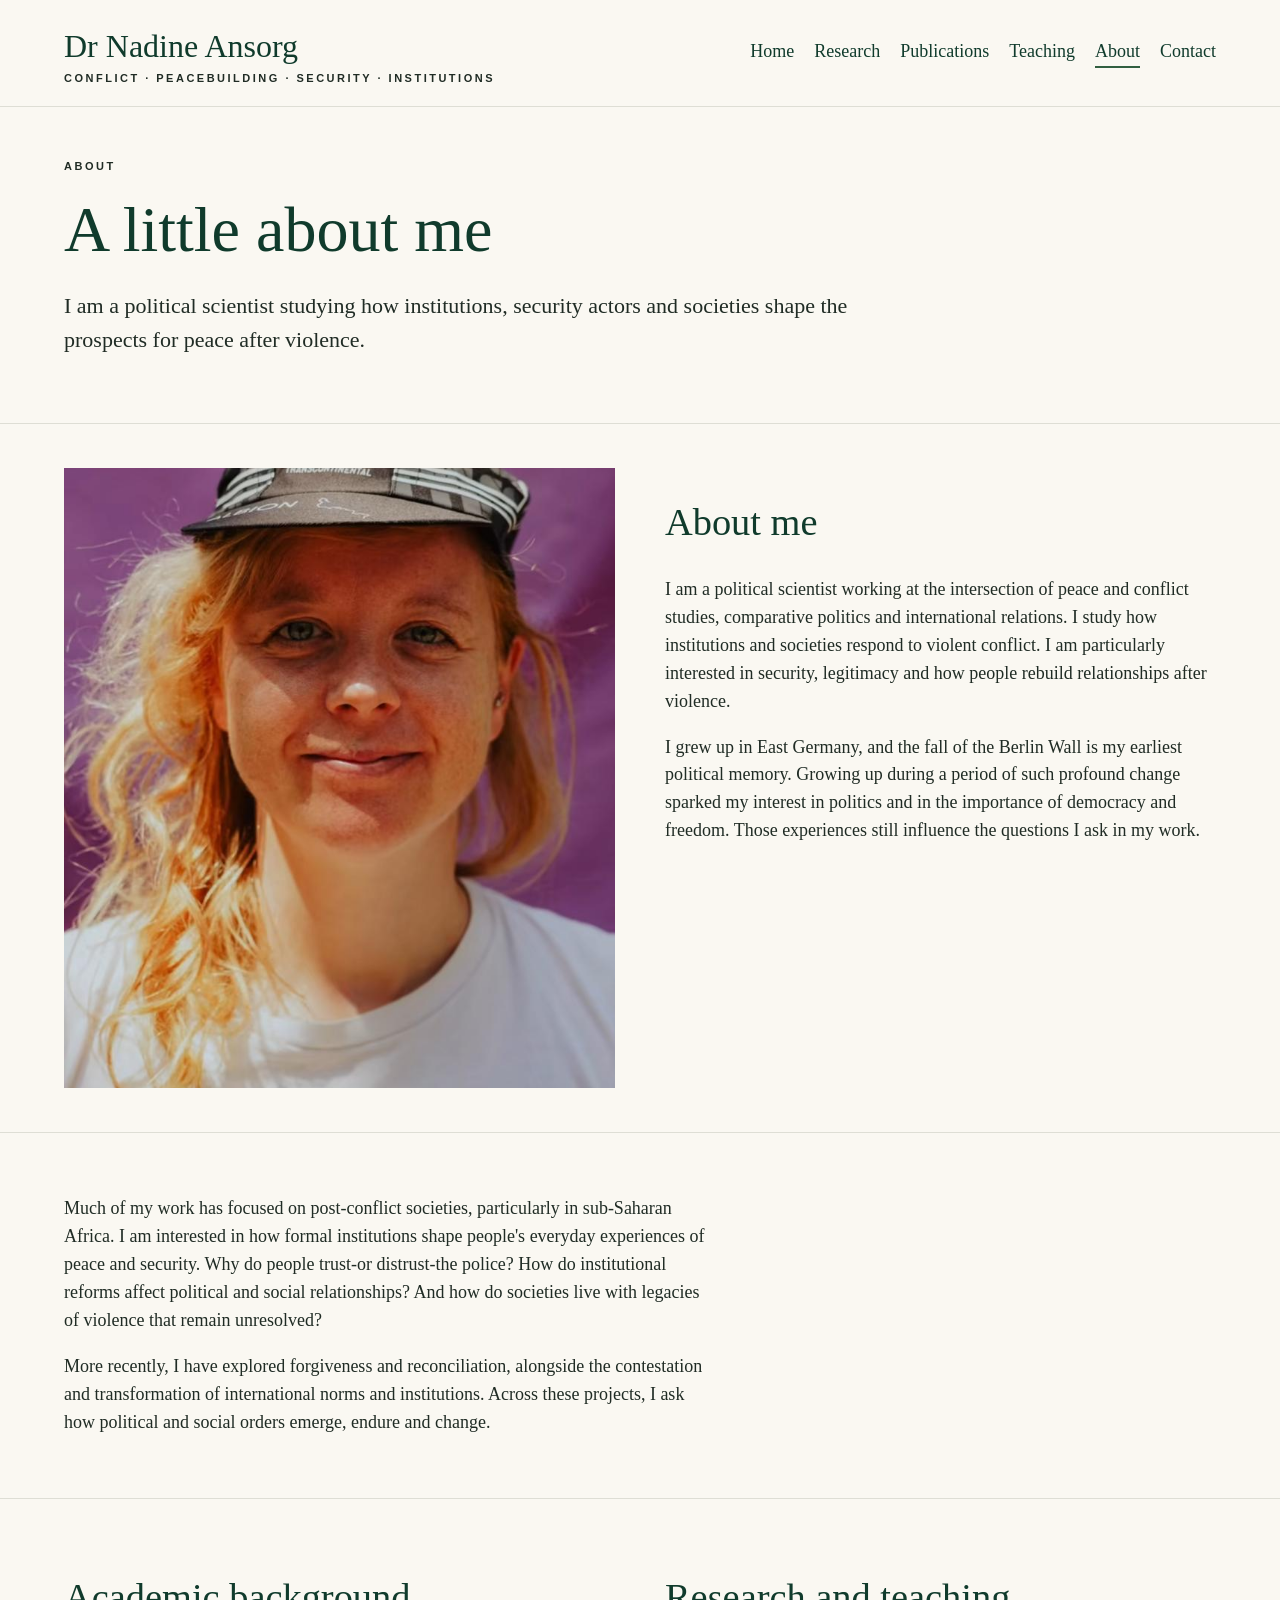
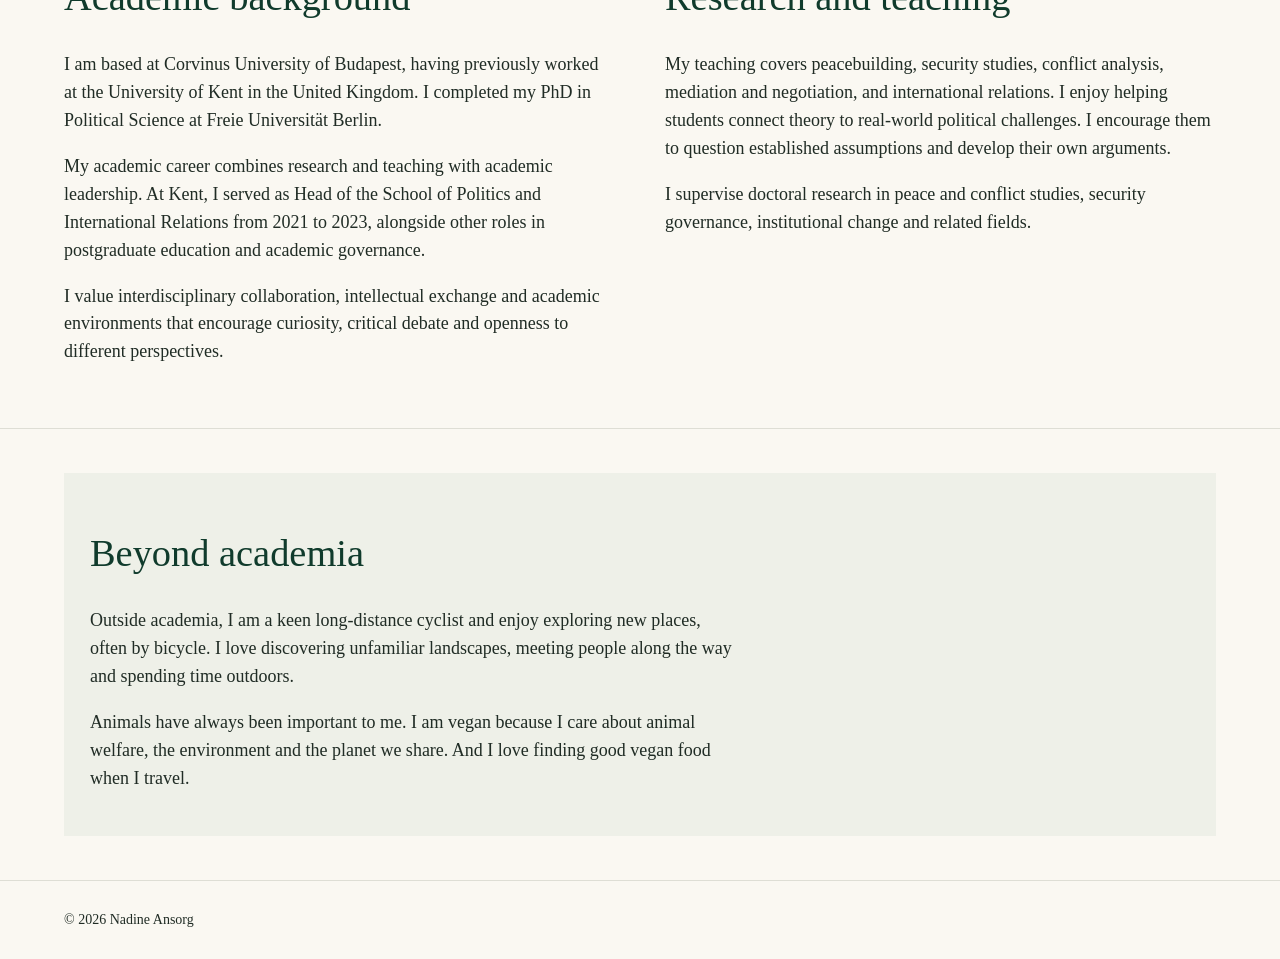
==== commit 496b6ef3: "Update website content and navigation following review" ====
--- a/about.html
+++ b/about.html
@@ -1 +1 @@
-<!doctype html><html lang="en"><head><meta charset="utf-8"><meta name="viewport" content="width=device-width,initial-scale=1"><meta name="description" content="Dr Nadine Ansorg: conflict, peacebuilding, security and institutions."><title>About | Dr Nadine Ansorg</title><link rel="stylesheet" href="style.css"></head><body data-page="About"><header></header><main><div class="intro"><span class="eyebrow">About</span><h1>Academic, researcher and teacher</h1><p class="lead">I am a political scientist studying how institutions, security actors and societies shape the prospects for peace after violence.</p></div><section class="divider split"><div class="about-portrait"><img src="WhatsApp%20Image%202026-11-01%20at%2010.51.14.jpeg" alt="Nadine Ansorg" loading="lazy"></div><div><h2>About me</h2><p>I am a political scientist working at the intersection of peace and conflict studies, comparative politics and international relations. I study how institutions and societies respond to violent conflict. I am particularly interested in security, legitimacy and how people rebuild relationships after violence.</p><p>I grew up in East Germany, and the fall of the Berlin Wall is my earliest political memory. It taught me how quickly political systems can change and how much democracy and freedom matter. These values have shaped my academic journey and continue to guide my work. They also underpin my interest in political change and the ways institutions affect people's lives.</p></div></section><section class="divider"><p>Much of my work has focused on post-conflict societies, particularly in sub-Saharan Africa. I am interested in how formal institutions shape people's everyday experiences of peace and security. Why do people trust—or distrust—the police? How do institutional reforms affect political and social relationships? And how do societies live with legacies of violence that remain unresolved?</p><p>More recently, I have explored forgiveness and reconciliation, alongside the contestation and transformation of international norms and institutions. Across these projects, I ask how political and social orders emerge, endure and change.</p></section><section class="divider split"><div><h2>Academic background</h2><p>I am based at Corvinus University of Budapest, having previously worked at the University of Kent in the United Kingdom. I completed my PhD in Political Science at Freie Universität Berlin.</p><p>My academic career combines research and teaching with academic leadership. At Kent, I served as Head of the School of Politics and International Relations from 2021 to 2023, alongside other roles in postgraduate education and academic governance.</p><p>I value interdisciplinary collaboration, intellectual exchange and academic environments that encourage curiosity, critical debate and openness to different perspectives.</p></div><div><h2>Research and teaching</h2><p>My teaching covers peacebuilding, security studies, conflict analysis, mediation and negotiation, and international relations. I enjoy helping students connect theory to real-world political challenges. I encourage them to question established assumptions and develop their own arguments.</p><p>I supervise doctoral research in peace and conflict studies, security governance, institutional change and related fields.</p></div></section><section class="divider"><div class="note"><h2>Beyond academia</h2><p>Outside academia, I am a keen long-distance cyclist and enjoy exploring new places, often by bicycle. I love discovering unfamiliar landscapes, meeting people along the way and spending time outdoors.</p><p>I love animals deeply and care about their wellbeing. This is one reason I am vegan. I also enjoy discovering interesting vegan food wherever I go.</p></div></section></main><footer></footer><script src="site.js"></script></body></html>+<!doctype html><html lang="en"><head><meta charset="utf-8"><meta name="viewport" content="width=device-width,initial-scale=1"><meta name="description" content="Dr Nadine Ansorg: conflict, peacebuilding, security and institutions."><title>About | Dr Nadine Ansorg</title><link rel="stylesheet" href="style.css"></head><body data-page="About"><header></header><main><div class="intro"><span class="eyebrow">About</span><h1>A little about me</h1><p class="lead">I am a political scientist studying how institutions, security actors and societies shape the prospects for peace after violence.</p></div><section class="divider split"><div class="about-portrait"><img src="WhatsApp%20Image%202026-11-01%20at%2010.51.14.jpeg" alt="Nadine Ansorg" loading="lazy"></div><div><h2>About me</h2><p>I am a political scientist working at the intersection of peace and conflict studies, comparative politics and international relations. I study how institutions and societies respond to violent conflict. I am particularly interested in security, legitimacy and how people rebuild relationships after violence.</p><p>I grew up in East Germany, and the fall of the Berlin Wall is my earliest political memory. Growing up during a period of such profound change sparked my interest in politics and in the importance of democracy and freedom. Those experiences still influence the questions I ask in my work.</p></div></section><section class="divider"><p>Much of my work has focused on post-conflict societies, particularly in sub-Saharan Africa. I am interested in how formal institutions shape people's everyday experiences of peace and security. Why do people trust-or distrust-the police? How do institutional reforms affect political and social relationships? And how do societies live with legacies of violence that remain unresolved?</p><p>More recently, I have explored forgiveness and reconciliation, alongside the contestation and transformation of international norms and institutions. Across these projects, I ask how political and social orders emerge, endure and change.</p></section><section class="divider split"><div><h2>Academic background</h2><p>I am based at Corvinus University of Budapest, having previously worked at the University of Kent in the United Kingdom. I completed my PhD in Political Science at Freie Universität Berlin.</p><p>My academic career combines research and teaching with academic leadership. At Kent, I served as Head of the School of Politics and International Relations from 2021 to 2023, alongside other roles in postgraduate education and academic governance.</p><p>I value interdisciplinary collaboration, intellectual exchange and academic environments that encourage curiosity, critical debate and openness to different perspectives.</p></div><div><h2>Research and teaching</h2><p>My teaching covers peacebuilding, security studies, conflict analysis, mediation and negotiation, and international relations. I enjoy helping students connect theory to real-world political challenges. I encourage them to question established assumptions and develop their own arguments.</p><p>I supervise doctoral research in peace and conflict studies, security governance, institutional change and related fields.</p></div></section><section class="divider"><div class="note"><h2>Beyond academia</h2><p>Outside academia, I am a keen long-distance cyclist and enjoy exploring new places, often by bicycle. I love discovering unfamiliar landscapes, meeting people along the way and spending time outdoors.</p><p>Animals have always been important to me. I am vegan because I care about animal welfare, the environment and the planet we share. And I love finding good vegan food when I travel.</p></div></section></main><footer></footer><script src="site.js"></script></body></html>
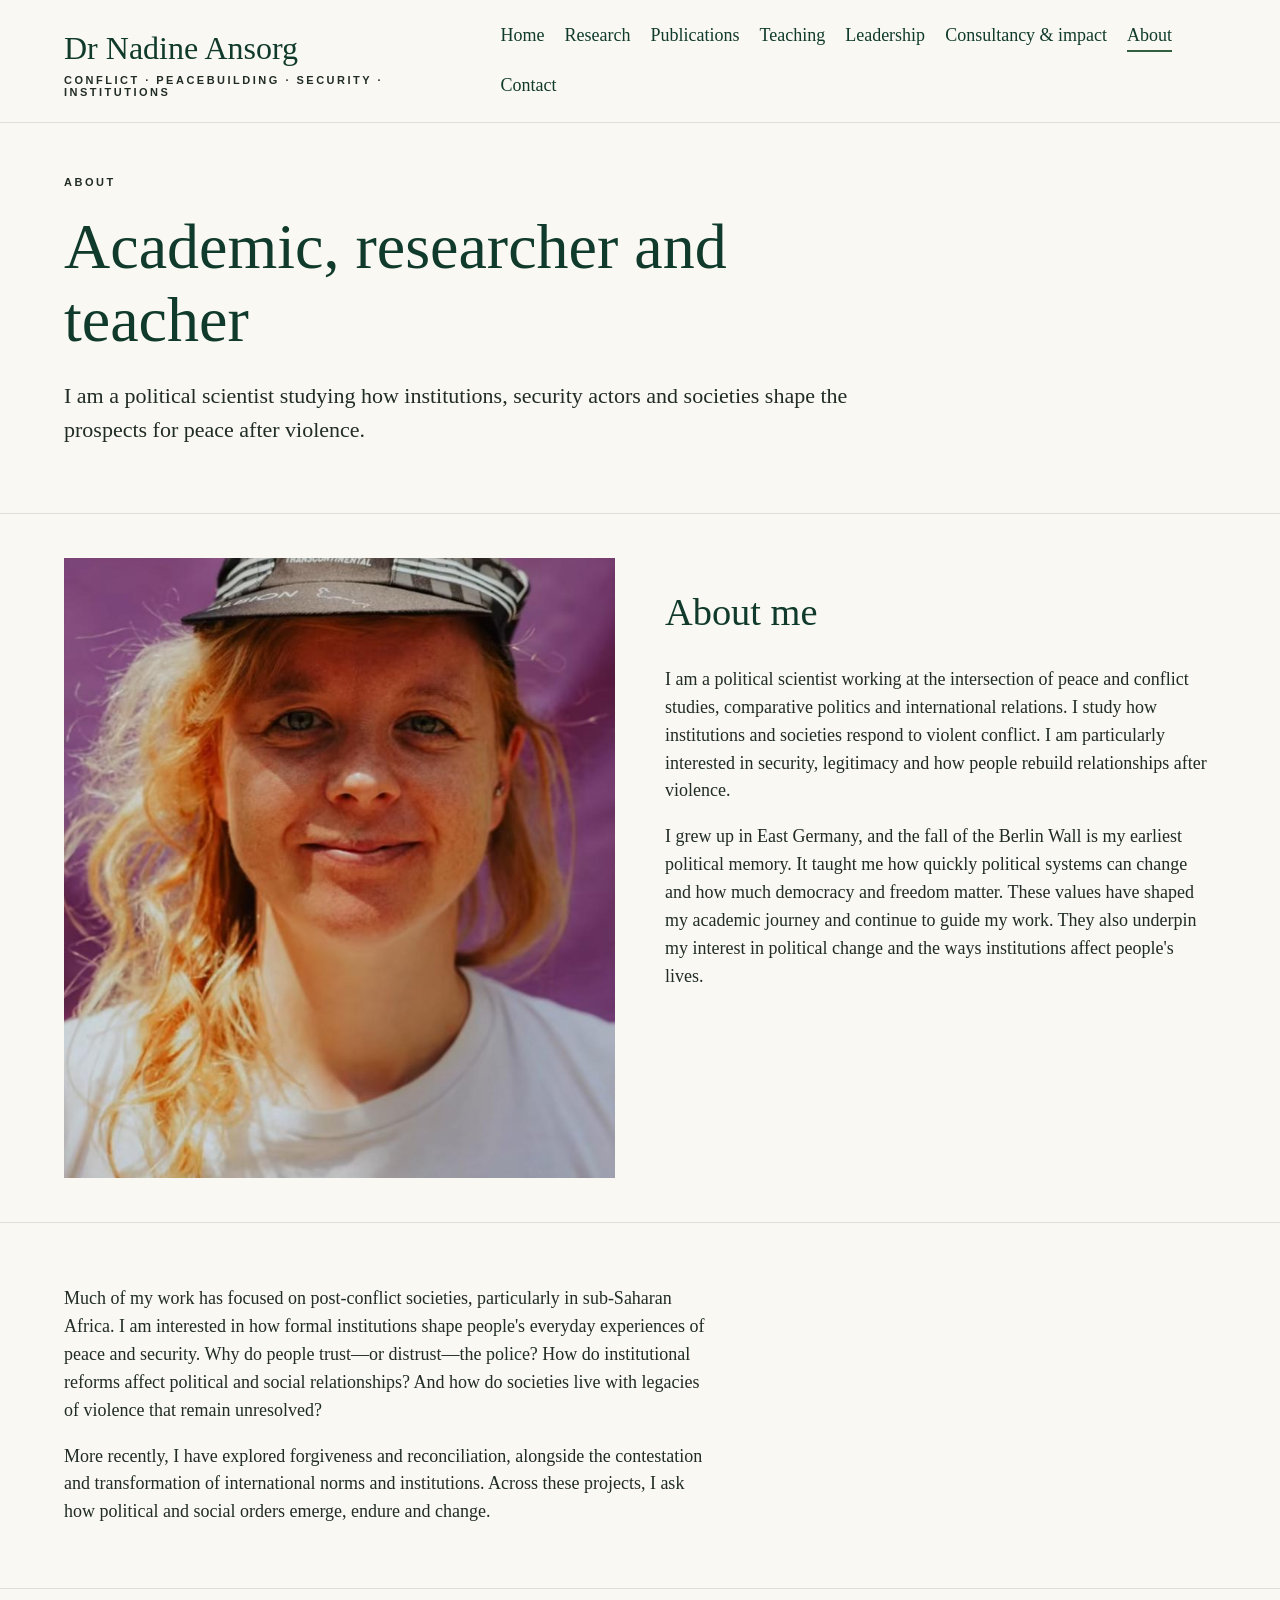
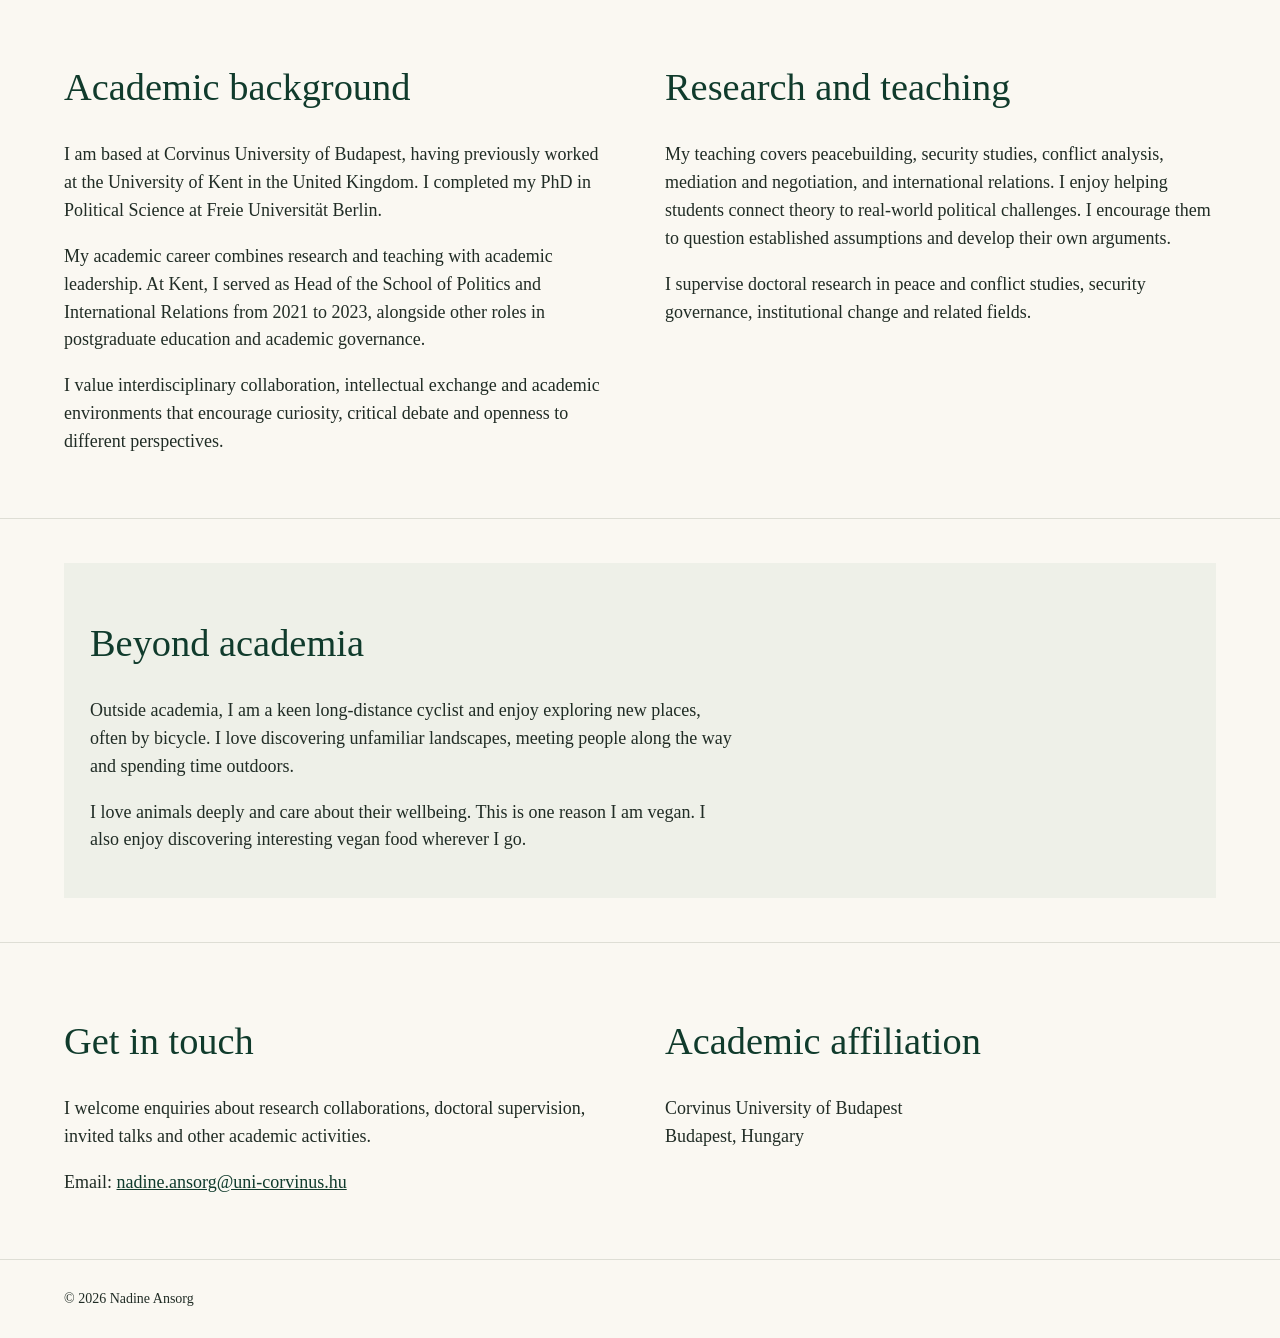
==== commit da13be93: "Restore original About copy and integrate contact details" ====
--- a/about.html
+++ b/about.html
@@ -1 +1 @@
-<!doctype html><html lang="en"><head><meta charset="utf-8"><meta name="viewport" content="width=device-width,initial-scale=1"><meta name="description" content="Dr Nadine Ansorg: conflict, peacebuilding, security and institutions."><title>About | Dr Nadine Ansorg</title><link rel="stylesheet" href="style.css"></head><body data-page="About"><header></header><main><div class="intro"><span class="eyebrow">About</span><h1>A little about me</h1><p class="lead">I am a political scientist studying how institutions, security actors and societies shape the prospects for peace after violence.</p></div><section class="divider split"><div class="about-portrait"><img src="WhatsApp%20Image%202026-11-01%20at%2010.51.14.jpeg" alt="Nadine Ansorg" loading="lazy"></div><div><h2>About me</h2><p>I am a political scientist working at the intersection of peace and conflict studies, comparative politics and international relations. I study how institutions and societies respond to violent conflict. I am particularly interested in security, legitimacy and how people rebuild relationships after violence.</p><p>I grew up in East Germany, and the fall of the Berlin Wall is my earliest political memory. Growing up during a period of such profound change sparked my interest in politics and in the importance of democracy and freedom. Those experiences still influence the questions I ask in my work.</p></div></section><section class="divider"><p>Much of my work has focused on post-conflict societies, particularly in sub-Saharan Africa. I am interested in how formal institutions shape people's everyday experiences of peace and security. Why do people trust-or distrust-the police? How do institutional reforms affect political and social relationships? And how do societies live with legacies of violence that remain unresolved?</p><p>More recently, I have explored forgiveness and reconciliation, alongside the contestation and transformation of international norms and institutions. Across these projects, I ask how political and social orders emerge, endure and change.</p></section><section class="divider split"><div><h2>Academic background</h2><p>I am based at Corvinus University of Budapest, having previously worked at the University of Kent in the United Kingdom. I completed my PhD in Political Science at Freie Universität Berlin.</p><p>My academic career combines research and teaching with academic leadership. At Kent, I served as Head of the School of Politics and International Relations from 2021 to 2023, alongside other roles in postgraduate education and academic governance.</p><p>I value interdisciplinary collaboration, intellectual exchange and academic environments that encourage curiosity, critical debate and openness to different perspectives.</p></div><div><h2>Research and teaching</h2><p>My teaching covers peacebuilding, security studies, conflict analysis, mediation and negotiation, and international relations. I enjoy helping students connect theory to real-world political challenges. I encourage them to question established assumptions and develop their own arguments.</p><p>I supervise doctoral research in peace and conflict studies, security governance, institutional change and related fields.</p></div></section><section class="divider"><div class="note"><h2>Beyond academia</h2><p>Outside academia, I am a keen long-distance cyclist and enjoy exploring new places, often by bicycle. I love discovering unfamiliar landscapes, meeting people along the way and spending time outdoors.</p><p>Animals have always been important to me. I am vegan because I care about animal welfare, the environment and the planet we share. And I love finding good vegan food when I travel.</p></div></section></main><footer></footer><script src="site.js"></script></body></html>+<!doctype html><html lang="en"><head><meta charset="utf-8"><meta name="viewport" content="width=device-width,initial-scale=1"><meta name="description" content="Dr Nadine Ansorg: conflict, peacebuilding, security and institutions."><title>About | Dr Nadine Ansorg</title><link rel="stylesheet" href="style.css"></head><body data-page="About"><header></header><main><div class="intro"><span class="eyebrow">About</span><h1>Academic, researcher and teacher</h1><p class="lead">I am a political scientist studying how institutions, security actors and societies shape the prospects for peace after violence.</p></div><section class="divider split"><div class="about-portrait"><img src="WhatsApp%20Image%202026-11-01%20at%2010.51.14.jpeg" alt="Nadine Ansorg" loading="lazy"></div><div><h2>About me</h2><p>I am a political scientist working at the intersection of peace and conflict studies, comparative politics and international relations. I study how institutions and societies respond to violent conflict. I am particularly interested in security, legitimacy and how people rebuild relationships after violence.</p><p>I grew up in East Germany, and the fall of the Berlin Wall is my earliest political memory. It taught me how quickly political systems can change and how much democracy and freedom matter. These values have shaped my academic journey and continue to guide my work. They also underpin my interest in political change and the ways institutions affect people's lives.</p></div></section><section class="divider"><p>Much of my work has focused on post-conflict societies, particularly in sub-Saharan Africa. I am interested in how formal institutions shape people's everyday experiences of peace and security. Why do people trust—or distrust—the police? How do institutional reforms affect political and social relationships? And how do societies live with legacies of violence that remain unresolved?</p><p>More recently, I have explored forgiveness and reconciliation, alongside the contestation and transformation of international norms and institutions. Across these projects, I ask how political and social orders emerge, endure and change.</p></section><section class="divider split"><div><h2>Academic background</h2><p>I am based at Corvinus University of Budapest, having previously worked at the University of Kent in the United Kingdom. I completed my PhD in Political Science at Freie Universität Berlin.</p><p>My academic career combines research and teaching with academic leadership. At Kent, I served as Head of the School of Politics and International Relations from 2021 to 2023, alongside other roles in postgraduate education and academic governance.</p><p>I value interdisciplinary collaboration, intellectual exchange and academic environments that encourage curiosity, critical debate and openness to different perspectives.</p></div><div><h2>Research and teaching</h2><p>My teaching covers peacebuilding, security studies, conflict analysis, mediation and negotiation, and international relations. I enjoy helping students connect theory to real-world political challenges. I encourage them to question established assumptions and develop their own arguments.</p><p>I supervise doctoral research in peace and conflict studies, security governance, institutional change and related fields.</p></div></section><section class="divider"><div class="note"><h2>Beyond academia</h2><p>Outside academia, I am a keen long-distance cyclist and enjoy exploring new places, often by bicycle. I love discovering unfamiliar landscapes, meeting people along the way and spending time outdoors.</p><p>I love animals deeply and care about their wellbeing. This is one reason I am vegan. I also enjoy discovering interesting vegan food wherever I go.</p></div></section><section class="divider split"><div><h2>Get in touch</h2><p>I welcome enquiries about research collaborations, doctoral supervision, invited talks and other academic activities.</p><p>Email: <a href="mailto:nadine.ansorg@uni-corvinus.hu">nadine.ansorg@uni-corvinus.hu</a></p></div><div><h2>Academic affiliation</h2><p>Corvinus University of Budapest<br>Budapest, Hungary</p></div></section></main><footer></footer><script src="site.js"></script></body></html>
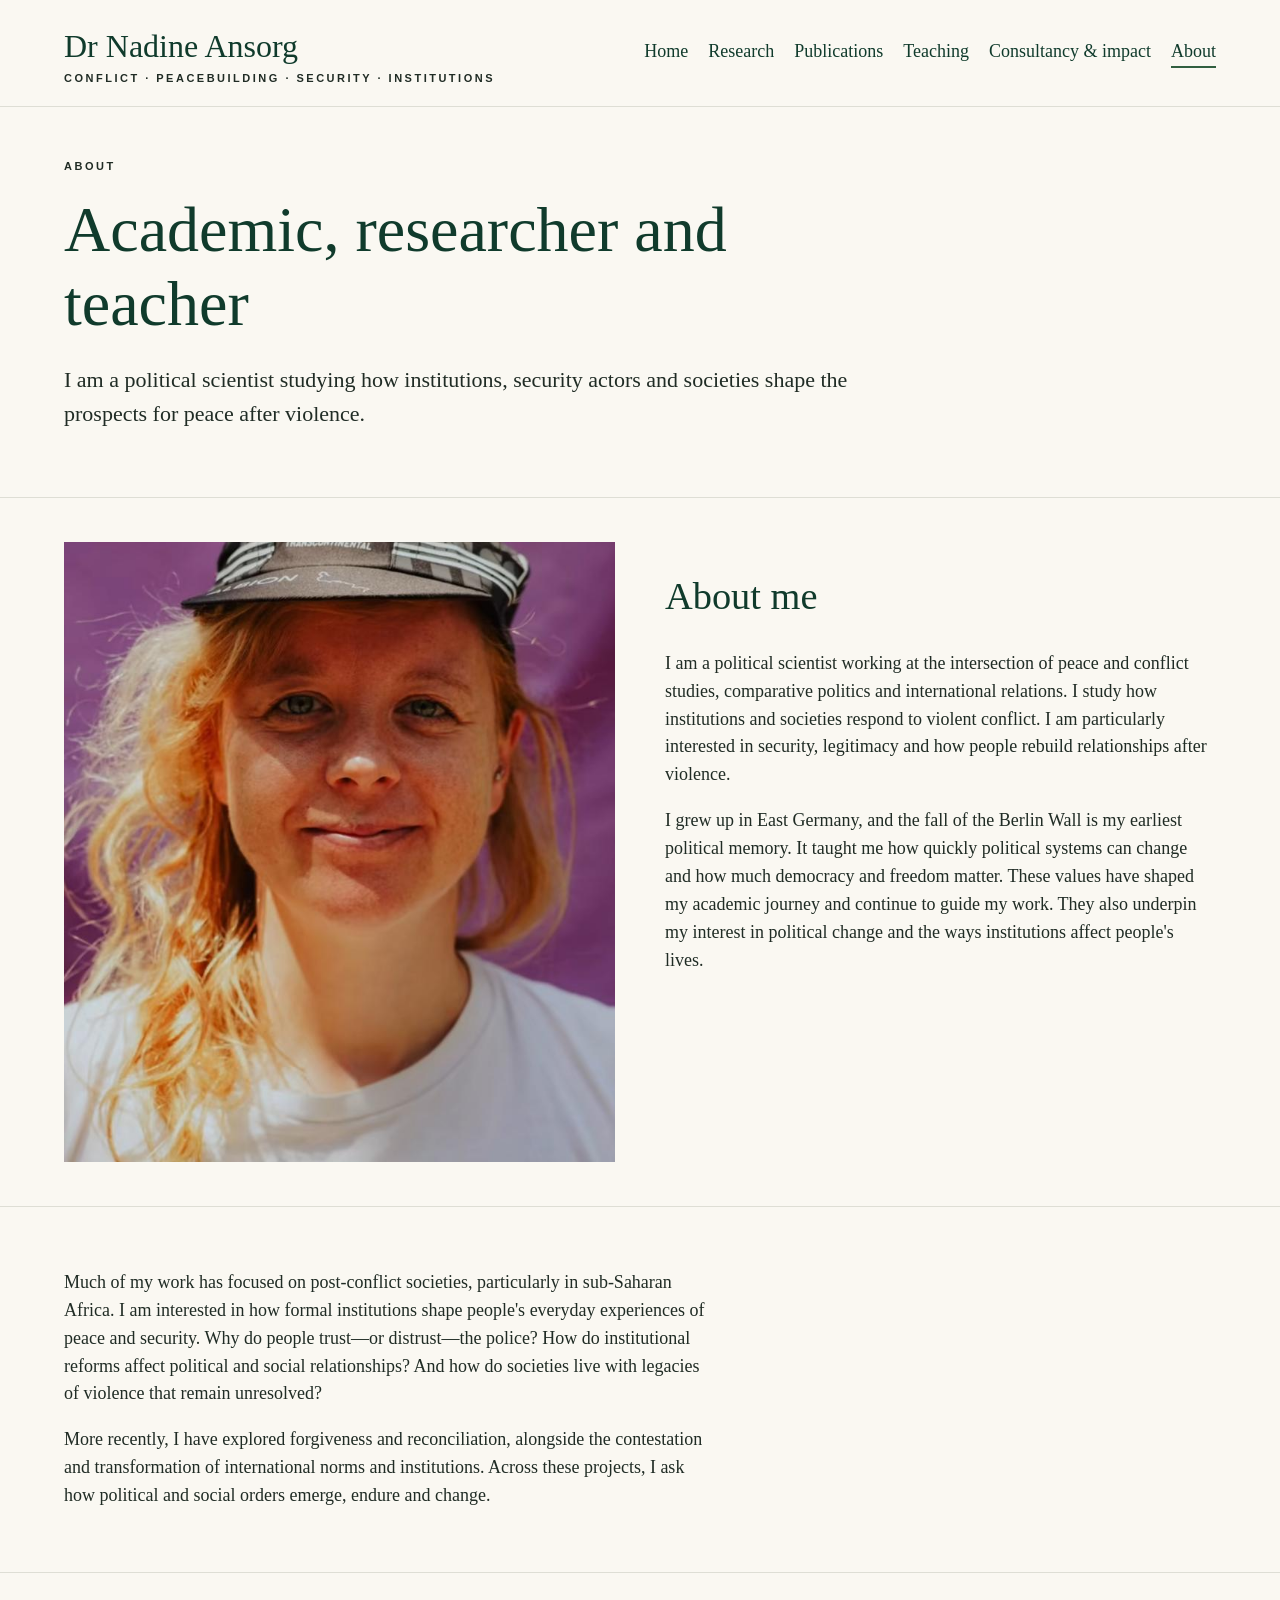
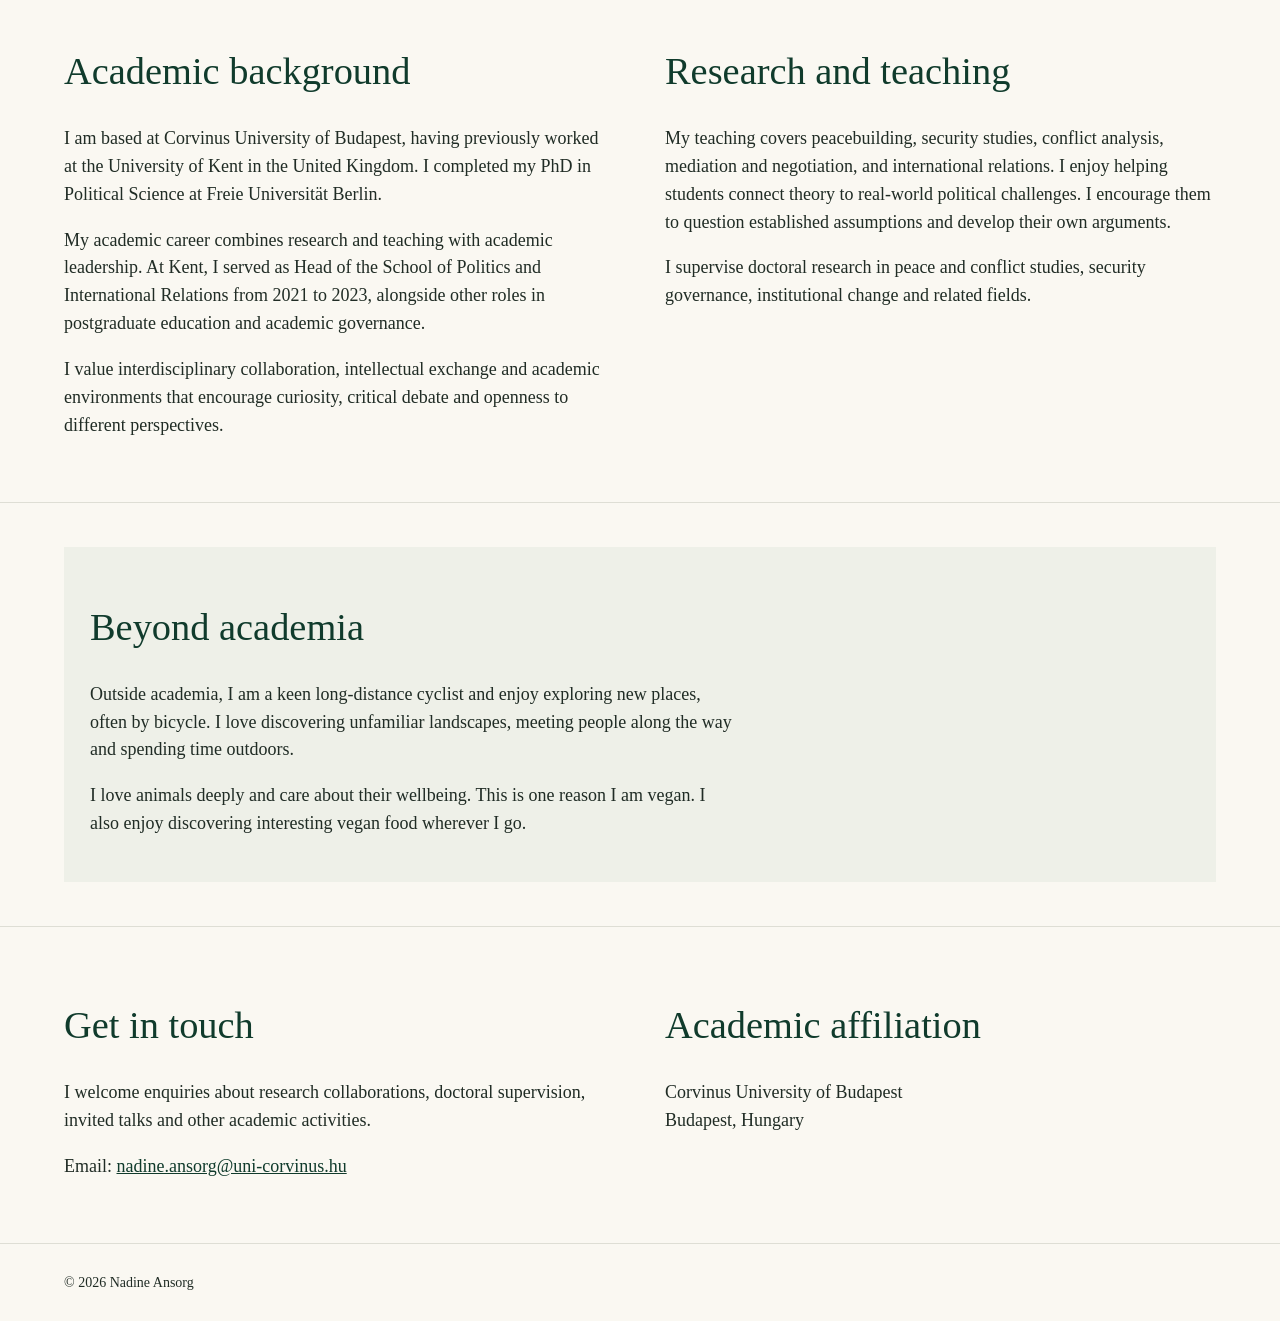
==== commit 2ccba6d5: "Reference renamed photograph on about.html" ====
--- a/about.html
+++ b/about.html
@@ -1 +1 @@
-<!doctype html><html lang="en"><head><meta charset="utf-8"><meta name="viewport" content="width=device-width,initial-scale=1"><meta name="description" content="Dr Nadine Ansorg: conflict, peacebuilding, security and institutions."><title>About | Dr Nadine Ansorg</title><link rel="stylesheet" href="style.css"></head><body data-page="About"><header></header><main><div class="intro"><span class="eyebrow">About</span><h1>Academic, researcher and teacher</h1><p class="lead">I am a political scientist studying how institutions, security actors and societies shape the prospects for peace after violence.</p></div><section class="divider split"><div class="about-portrait"><img src="WhatsApp%20Image%202026-11-01%20at%2010.51.14.jpeg" alt="Nadine Ansorg" loading="lazy"></div><div><h2>About me</h2><p>I am a political scientist working at the intersection of peace and conflict studies, comparative politics and international relations. I study how institutions and societies respond to violent conflict. I am particularly interested in security, legitimacy and how people rebuild relationships after violence.</p><p>I grew up in East Germany, and the fall of the Berlin Wall is my earliest political memory. It taught me how quickly political systems can change and how much democracy and freedom matter. These values have shaped my academic journey and continue to guide my work. They also underpin my interest in political change and the ways institutions affect people's lives.</p></div></section><section class="divider"><p>Much of my work has focused on post-conflict societies, particularly in sub-Saharan Africa. I am interested in how formal institutions shape people's everyday experiences of peace and security. Why do people trust—or distrust—the police? How do institutional reforms affect political and social relationships? And how do societies live with legacies of violence that remain unresolved?</p><p>More recently, I have explored forgiveness and reconciliation, alongside the contestation and transformation of international norms and institutions. Across these projects, I ask how political and social orders emerge, endure and change.</p></section><section class="divider split"><div><h2>Academic background</h2><p>I am based at Corvinus University of Budapest, having previously worked at the University of Kent in the United Kingdom. I completed my PhD in Political Science at Freie Universität Berlin.</p><p>My academic career combines research and teaching with academic leadership. At Kent, I served as Head of the School of Politics and International Relations from 2021 to 2023, alongside other roles in postgraduate education and academic governance.</p><p>I value interdisciplinary collaboration, intellectual exchange and academic environments that encourage curiosity, critical debate and openness to different perspectives.</p></div><div><h2>Research and teaching</h2><p>My teaching covers peacebuilding, security studies, conflict analysis, mediation and negotiation, and international relations. I enjoy helping students connect theory to real-world political challenges. I encourage them to question established assumptions and develop their own arguments.</p><p>I supervise doctoral research in peace and conflict studies, security governance, institutional change and related fields.</p></div></section><section class="divider"><div class="note"><h2>Beyond academia</h2><p>Outside academia, I am a keen long-distance cyclist and enjoy exploring new places, often by bicycle. I love discovering unfamiliar landscapes, meeting people along the way and spending time outdoors.</p><p>I love animals deeply and care about their wellbeing. This is one reason I am vegan. I also enjoy discovering interesting vegan food wherever I go.</p></div></section><section class="divider split"><div><h2>Get in touch</h2><p>I welcome enquiries about research collaborations, doctoral supervision, invited talks and other academic activities.</p><p>Email: <a href="mailto:nadine.ansorg@uni-corvinus.hu">nadine.ansorg@uni-corvinus.hu</a></p></div><div><h2>Academic affiliation</h2><p>Corvinus University of Budapest<br>Budapest, Hungary</p></div></section></main><footer></footer><script src="site.js"></script></body></html>+<!doctype html><html lang="en"><head><meta charset="utf-8"><meta name="viewport" content="width=device-width,initial-scale=1"><meta name="description" content="Dr Nadine Ansorg: conflict, peacebuilding, security and institutions."><title>About | Dr Nadine Ansorg</title><link rel="stylesheet" href="style.css"></head><body data-page="About"><header></header><main><div class="intro"><span class="eyebrow">About</span><h1>Academic, researcher and teacher</h1><p class="lead">I am a political scientist studying how institutions, security actors and societies shape the prospects for peace after violence.</p></div><section class="divider split"><div class="about-portrait"><img src="Cycling%20image.jpeg" alt="Nadine Ansorg" loading="lazy"></div><div><h2>About me</h2><p>I am a political scientist working at the intersection of peace and conflict studies, comparative politics and international relations. I study how institutions and societies respond to violent conflict. I am particularly interested in security, legitimacy and how people rebuild relationships after violence.</p><p>I grew up in East Germany, and the fall of the Berlin Wall is my earliest political memory. It taught me how quickly political systems can change and how much democracy and freedom matter. These values have shaped my academic journey and continue to guide my work. They also underpin my interest in political change and the ways institutions affect people's lives.</p></div></section><section class="divider"><p>Much of my work has focused on post-conflict societies, particularly in sub-Saharan Africa. I am interested in how formal institutions shape people's everyday experiences of peace and security. Why do people trust—or distrust—the police? How do institutional reforms affect political and social relationships? And how do societies live with legacies of violence that remain unresolved?</p><p>More recently, I have explored forgiveness and reconciliation, alongside the contestation and transformation of international norms and institutions. Across these projects, I ask how political and social orders emerge, endure and change.</p></section><section class="divider split"><div><h2>Academic background</h2><p>I am based at Corvinus University of Budapest, having previously worked at the University of Kent in the United Kingdom. I completed my PhD in Political Science at Freie Universität Berlin.</p><p>My academic career combines research and teaching with academic leadership. At Kent, I served as Head of the School of Politics and International Relations from 2021 to 2023, alongside other roles in postgraduate education and academic governance.</p><p>I value interdisciplinary collaboration, intellectual exchange and academic environments that encourage curiosity, critical debate and openness to different perspectives.</p></div><div><h2>Research and teaching</h2><p>My teaching covers peacebuilding, security studies, conflict analysis, mediation and negotiation, and international relations. I enjoy helping students connect theory to real-world political challenges. I encourage them to question established assumptions and develop their own arguments.</p><p>I supervise doctoral research in peace and conflict studies, security governance, institutional change and related fields.</p></div></section><section class="divider"><div class="note"><h2>Beyond academia</h2><p>Outside academia, I am a keen long-distance cyclist and enjoy exploring new places, often by bicycle. I love discovering unfamiliar landscapes, meeting people along the way and spending time outdoors.</p><p>I love animals deeply and care about their wellbeing. This is one reason I am vegan. I also enjoy discovering interesting vegan food wherever I go.</p></div></section><section class="divider split"><div><h2>Get in touch</h2><p>I welcome enquiries about research collaborations, doctoral supervision, invited talks and other academic activities.</p><p>Email: <a href="mailto:nadine.ansorg@uni-corvinus.hu">nadine.ansorg@uni-corvinus.hu</a></p></div><div><h2>Academic affiliation</h2><p>Corvinus University of Budapest<br>Budapest, Hungary</p></div></section></main><footer></footer><script src="site.js"></script></body></html>
--- a/style.css
+++ b/style.css
@@ -9,3 +9,6 @@
 
 /* Responsive navigation and readability refinements */
 @media(max-width:580px){header{padding:18px 5%}.brand{font-size:27px}.tag{letter-spacing:1.5px;line-height:1.5;margin-top:5px}nav{gap:10px 16px}nav a{font-size:16px}.hero .copy{padding:35px 5%}.hero .photo{padding:0;min-height:260px}.lead{font-size:20px}.tile{min-height:0;padding:20px}.book-entry{grid-template-columns:minmax(80px,95px) minmax(0,1fr)}.book-entry h3{overflow-wrap:anywhere;font-size:21px}.supervision-list li{overflow-wrap:anywhere}}a:focus-visible{outline:2px solid var(--a);outline-offset:3px}
+
+/* Field photography */
+.field-gallery-intro{margin-bottom:24px}.field-gallery-intro h2{margin:12px 0}.field-gallery-grid{display:grid;grid-template-columns:1fr 1fr;gap:20px}.field-gallery-grid figure{margin:0;overflow:hidden;background:#e2e7da;height:330px}.field-gallery-grid img{display:block;width:100%;height:100%;object-fit:cover}.field-gallery-grid figure:nth-child(2) img{object-position:center 45%}@media(max-width:650px){.field-gallery-grid{grid-template-columns:1fr}.field-gallery-grid figure{height:260px}}
